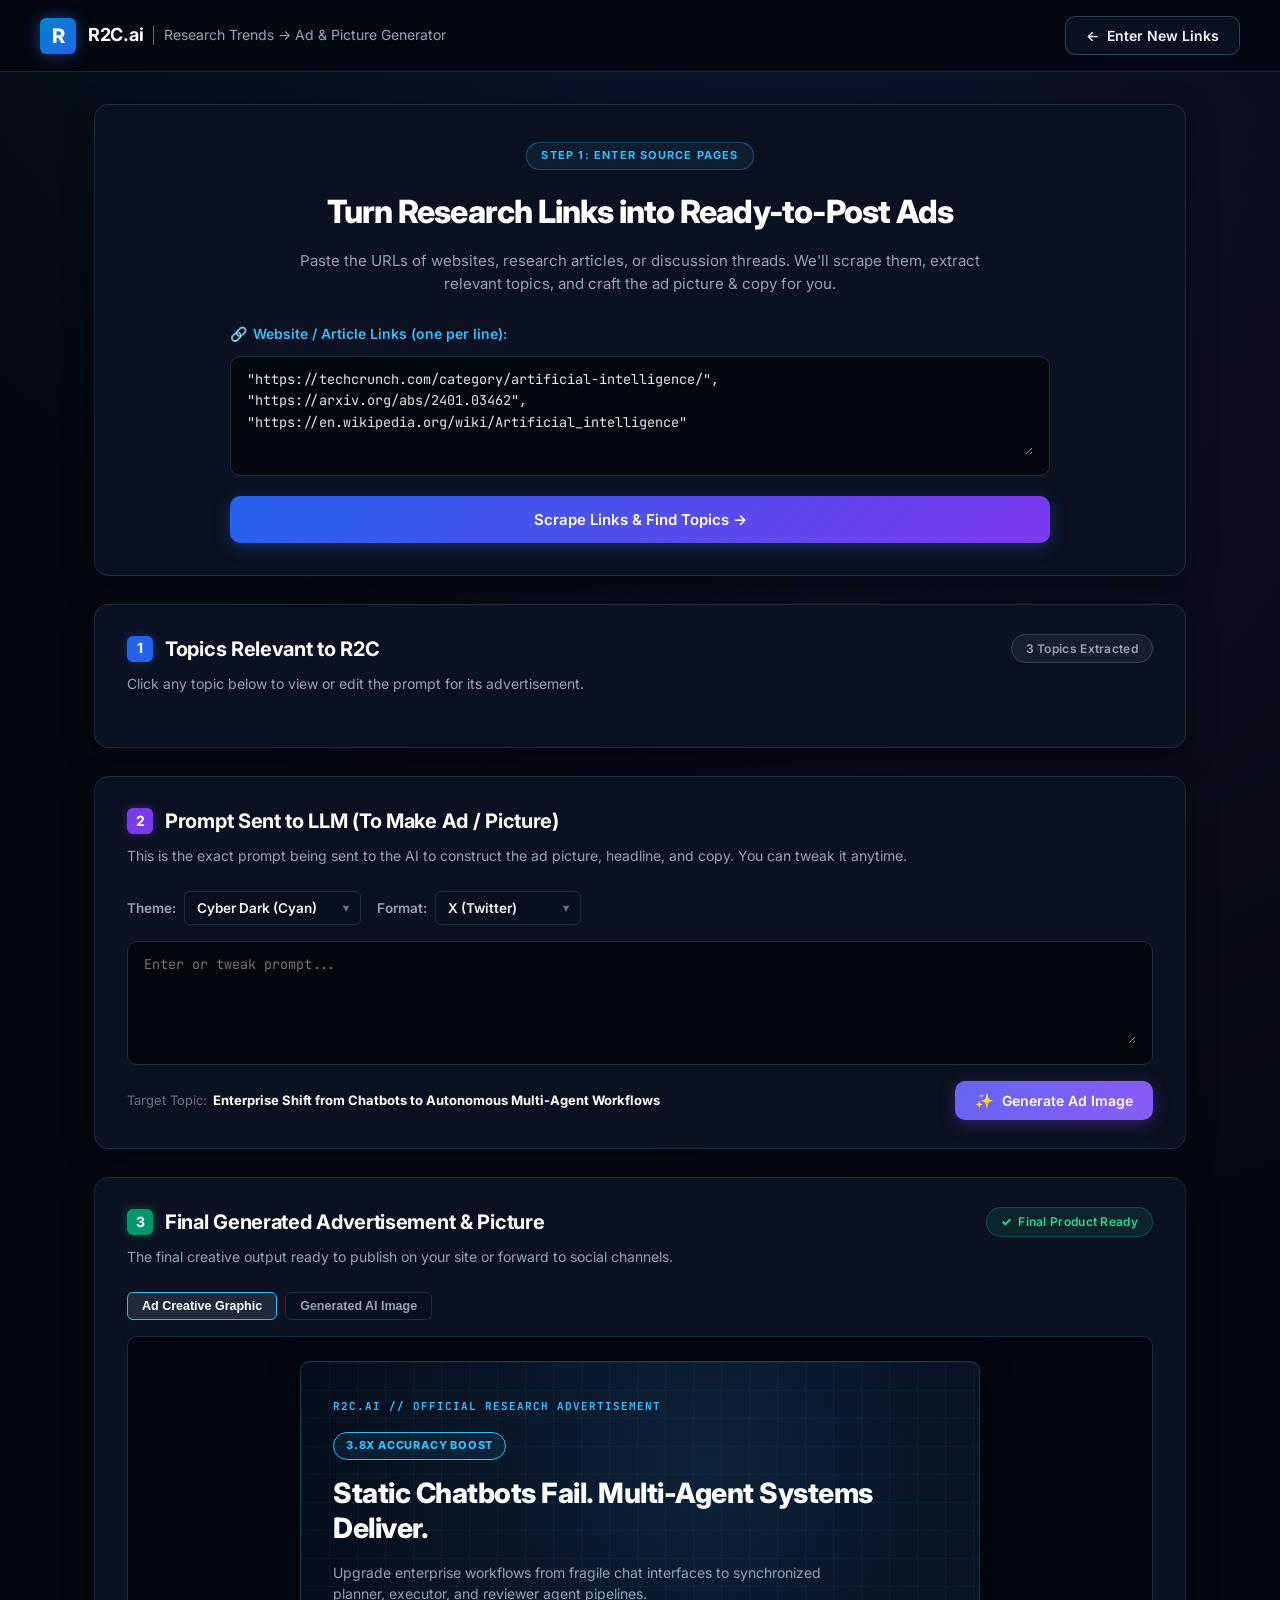
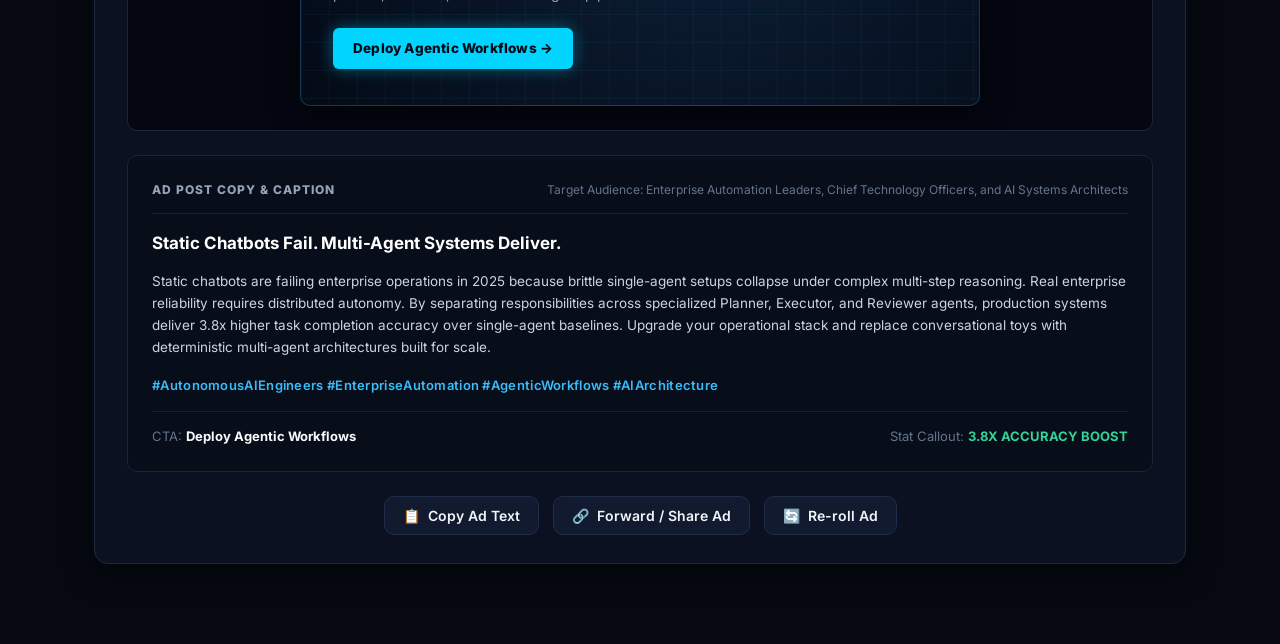
==== templates/index.html @ 98abe9e9 "Trend to Ad: autonomous AI ad studio built for R2C.Ai" ====
<!DOCTYPE html>
<html lang="en">
<head>
    <meta charset="UTF-8">
    <meta name="viewport" content="width=device-width, initial-scale=1.0">
    <title>R2C.ai — Research Trends → Ad & Picture Generator</title>
    <meta name="description" content="Turn research links and academic trends into high-converting ready-to-post ads, social copy, and visual graphics.">
    <link rel="preconnect" href="https://fonts.googleapis.com">
    <link rel="preconnect" href="https://fonts.gstatic.com" crossorigin>
    <link href="https://fonts.googleapis.com/css2?family=Inter:wght@400;500;600;700;800&family=JetBrains+Mono:wght@400;500;600;700&display=swap" rel="stylesheet">
    <link rel="stylesheet" href="/static/css/style.css">
</head>
<body class="theme-cyber-dark">

    <!-- Top Navigation Bar -->
    <header class="navbar" id="top-navbar">
        <div class="nav-brand">
            <div class="brand-logo-icon" id="brand-logo">R</div>
            <div class="brand-text">
                <span class="brand-title">R2C.ai</span>
                <span class="brand-divider">|</span>
                <span class="brand-tagline">Research Trends → Ad & Picture Generator</span>
            </div>
        </div>
        <div class="nav-actions">
            <button class="btn btn-outline" id="btn-enter-new-links" onclick="scrollToUrlInput()">
                <span class="btn-icon">←</span> Enter New Links
            </button>
        </div>
    </header>

    <main class="main-container">

        <!-- STEP 0: URL Input Section -->
        <section class="section-card hero-section" id="section-url-input">
            <div class="step-pill-tag">STEP 1: ENTER SOURCE PAGES</div>
            <h1 class="hero-title">Turn Research Links into Ready-to-Post Ads</h1>
            <p class="hero-subtitle">
                Paste the URLs of websites, research articles, or discussion threads. We'll scrape them, extract relevant topics, and craft the ad picture & copy for you.
            </p>

            <div class="input-card-inner">
                <label class="input-label" for="url-input-textarea">
                    <span class="label-icon">🔗</span> Website / Article Links (one per line):
                </label>
                <div class="code-editor-box">
                    <textarea id="url-input-textarea" rows="4" spellcheck="false" placeholder='"https://techcrunch.com/category/artificial-intelligence/",&#10;"https://arxiv.org/abs/2401.03462",&#10;"https://en.wikipedia.org/wiki/Artificial_intelligence"'>"https://techcrunch.com/category/artificial-intelligence/",&#10;"https://arxiv.org/abs/2401.03462",&#10;"https://en.wikipedia.org/wiki/Artificial_intelligence"</textarea>
                </div>
                <button class="btn btn-primary btn-scrape-full" id="btn-scrape-submit" onclick="submitUrls()">
                    <span class="btn-text">Scrape Links & Find Topics →</span>
                    <span class="btn-spinner hidden" id="scrape-spinner"></span>
                </button>
            </div>
        </section>

        <!-- Loading / Progress State -->
        <div class="loading-banner hidden" id="pipeline-loading-state">
            <div class="loading-spinner-large"></div>
            <div class="loading-text-group">
                <h3 id="loading-title">Scraping Sources & Extracting Topics...</h3>
                <p id="loading-desc">Executing Gate 1 quality validation and Gate 2 topic clustering</p>
            </div>
        </div>

        <!-- STEP 1: Topics Relevant to R2C -->
        <section class="section-card" id="section-topics">
            <div class="section-header-row">
                <div class="section-title-group">
                    <div class="step-number-badge step-blue">1</div>
                    <h2 class="section-title">Topics Relevant to R2C</h2>
                </div>
                <div class="pill-badge pill-slate" id="topics-count-badge">3 Topics Extracted</div>
            </div>
            <p class="section-subtitle">Click any topic below to view or edit the prompt for its advertisement.</p>

            <!-- 3 Column Cards Grid -->
            <div class="topics-grid" id="topics-grid-container">
                <!-- Injected via JavaScript -->
            </div>
        </section>

        <!-- STEP 2: Prompt Sent to LLM -->
        <section class="section-card" id="section-prompt-editor">
            <div class="section-header-row">
                <div class="section-title-group">
                    <div class="step-number-badge step-purple">2</div>
                    <h2 class="section-title">Prompt Sent to LLM (To Make Ad / Picture)</h2>
                </div>
            </div>
            <p class="section-subtitle">This is the exact prompt being sent to the AI to construct the ad picture, headline, and copy. You can tweak it anytime.</p>

            <!-- Selectors Row -->
            <div class="controls-row">
                <div class="control-group">
                    <label for="theme-selector" class="control-label">Theme:</label>
                    <div class="custom-select-wrapper">
                        <select id="theme-selector" class="custom-select" onchange="onThemeChange()">
                            <option value="Cyber Dark (Cyan)" selected>Cyber Dark (Cyan)</option>
                            <option value="Neon Matrix (Green)">Neon Matrix (Green)</option>
                            <option value="Royal Purple">Royal Purple</option>
                            <option value="Slate Blue">Slate Blue</option>
                            <option value="Minimalist Dark">Minimalist Dark</option>
                        </select>
                    </div>
                </div>

                <div class="control-group">
                    <label for="format-selector" class="control-label">Format:</label>
                    <div class="custom-select-wrapper">
                        <select id="format-selector" class="custom-select" onchange="onFormatChange()">
                            <option value="X (Twitter)" selected>X (Twitter)</option>
                            <option value="LinkedIn">LinkedIn Post</option>
                            <option value="Instagram">Instagram Feed</option>
                            <option value="Facebook">Facebook Feed</option>
                        </select>
                    </div>
                </div>
            </div>

            <!-- Monospace Editor Textarea -->
            <div class="code-editor-box prompt-editor-box">
                <textarea id="prompt-textarea" rows="4" spellcheck="false" placeholder="Enter or tweak prompt..."></textarea>
            </div>

            <!-- Target Topic & Generate Button Row -->
            <div class="prompt-footer-row">
                <div class="target-topic-info">
                    <span class="target-label">Target Topic:</span>
                    <span class="target-name" id="target-topic-display">Enterprise Shift from Chatbots to Autonomous Multi-Agent Workflows</span>
                </div>
                <button class="btn btn-purple" id="btn-generate-ad" onclick="generateAdFromPrompt()">
                    <span class="btn-sparkle">✨</span>
                    <span class="btn-text">Generate Ad Image</span>
                    <span class="btn-spinner hidden" id="generate-spinner"></span>
                </button>
            </div>
        </section>

        <!-- STEP 3: Final Generated Advertisement & Picture -->
        <section class="section-card" id="section-ad-output">
            <div class="section-header-row">
                <div class="section-title-group">
                    <div class="step-number-badge step-teal">3</div>
                    <h2 class="section-title">Final Generated Advertisement & Picture</h2>
                </div>
                <div class="pill-badge pill-green" id="ready-status-badge">
                    <span class="badge-check">✓</span> Final Product Ready
                </div>
            </div>
            <p class="section-subtitle">The final creative output ready to publish on your site or forward to social channels.</p>

            <!-- View Mode Switcher -->
            <div class="view-mode-tabs" id="ad-view-tabs">
                <button class="tab-btn active" id="tab-canvas-view" onclick="switchAdView('canvas')">Ad Creative Graphic</button>
                <button class="tab-btn" id="tab-image-view" onclick="switchAdView('image')">Generated AI Image</button>
            </div>

            <!-- Ad Visual Display Canvas -->
            <div class="ad-visual-container" id="ad-visual-container">
                <!-- Canvas Mode (Default) -->
                <div class="ad-graphic-canvas" id="ad-graphic-canvas">
                    <div class="ad-canvas-grid-overlay"></div>
                    <div class="ad-canvas-content">
                        <div class="ad-canvas-tag" id="ad-canvas-tag">R2C.AI // OFFICIAL RESEARCH ADVERTISEMENT</div>
                        <div class="ad-canvas-stat-pill" id="ad-canvas-stat">3.8X ACCURACY BOOST</div>
                        <h2 class="ad-canvas-headline" id="ad-canvas-headline">Static Chatbots Fail. Multi-Agent Systems Deliver.</h2>
                        <p class="ad-canvas-subheadline" id="ad-canvas-subheadline">
                            Upgrade enterprise workflows from fragile chat interfaces to synchronized planner, executor, and reviewer agent pipelines.
                        </p>
                        <div class="ad-canvas-cta-btn" id="ad-canvas-cta">Deploy Agentic Workflows →</div>
                    </div>
                </div>

                <!-- AI Image Render Mode -->
                <div class="ad-image-container hidden" id="ad-image-container">
                    <p id="ad-image-placeholder" class="ad-image-placeholder">Generate an image to preview the artwork here.</p>
                    <img id="ad-generated-img" alt="Generated Ad Image" class="ad-rendered-image" hidden>
                </div>
            </div>

            <!-- Ad Post Copy & Caption Card -->
            <div class="copy-card" id="copy-card">
                <div class="copy-card-header">
                    <span class="copy-header-label">AD POST COPY & CAPTION</span>
                    <span class="copy-target-audience" id="copy-target-audience">Target Audience: Enterprise Automation Leaders, Chief Technology Officers, and AI Systems Architects</span>
                </div>
                
                <h3 class="copy-headline" id="copy-headline">Static Chatbots Fail. Multi-Agent Systems Deliver.</h3>
                
                <div class="copy-body" id="copy-body">
                    Static chatbots are failing enterprise operations in 2025 because brittle single-agent setups collapse under complex multi-step reasoning. Real enterprise reliability requires distributed autonomy. By separating responsibilities across specialized Planner, Executor, and Reviewer agents, production systems deliver 3.8x higher task completion accuracy over single-agent baselines. Upgrade your operational stack and replace conversational toys with deterministic multi-agent architectures built for scale.
                </div>

                <div class="copy-hashtags" id="copy-hashtags">
                    #AutonomousAIEngineers #EnterpriseAutomation #AgenticWorkflows #AIArchitecture
                </div>

                <div class="copy-footer-row">
                    <div class="copy-footer-cta">
                        <span class="label-dim">CTA:</span> <strong id="copy-cta-text">Deploy Agentic Workflows</strong>
                    </div>
                    <div class="copy-footer-stat">
                        <span class="label-dim">Stat Callout:</span> <span class="stat-highlight" id="copy-stat-text">3.8X ACCURACY BOOST</span>
                    </div>
                </div>
            </div>

            <!-- Action Buttons Footer -->
            <div class="actions-row">
                <button class="btn btn-action" id="btn-copy-ad" onclick="copyAdText()">
                    <span class="btn-icon">📋</span> Copy Ad Text
                </button>
                <button class="btn btn-action" id="btn-share-ad" onclick="shareAd()">
                    <span class="btn-icon">🔗</span> Forward / Share Ad
                </button>
                <button class="btn btn-action" id="btn-reroll-ad" onclick="rerollAd()">
                    <span class="btn-icon">🔄</span> Re-roll Ad
                </button>
            </div>
        </section>

    </main>

    <!-- Toast Notification -->
    <div class="toast-notification hidden" id="toast">
        <span class="toast-icon">✓</span>
        <span class="toast-message" id="toast-message">Ad text copied to clipboard!</span>
    </div>

    <script src="/static/js/app.js"></script>
</body>
</html>
---- static/css/style.css ----
/* ==========================================================================
   R2C.ai — Cyber Dark Design System & Stylesheet
   ========================================================================== */

:root {
    --bg-main: #060911;
    --bg-card: #0b1120;
    --bg-card-hover: #0f172a;
    --bg-input: #040711;
    --bg-code: #03060d;
    
    --border-subtle: #162033;
    --border-card: #1e293b;
    --border-active: #38bdf8;
    --border-glow: rgba(56, 189, 248, 0.35);

    --text-primary: #f8fafc;
    --text-secondary: #94a3b8;
    --text-muted: #64748b;
    --text-cyan: #38bdf8;
    --text-green: #34d399;

    --badge-green-bg: rgba(16, 185, 129, 0.12);
    --badge-green-border: rgba(16, 185, 129, 0.28);
    --badge-green-text: #34d399;

    --badge-blue-bg: rgba(56, 189, 248, 0.12);
    --badge-blue-border: rgba(56, 189, 248, 0.28);
    --badge-blue-text: #38bdf8;

    --gradient-primary: linear-gradient(135deg, #2563eb, #7c3aed);
    --gradient-purple: linear-gradient(135deg, #6366f1, #8b5cf6);
    --gradient-cyan: linear-gradient(135deg, #0284c7, #06b6d4);
    --gradient-glow: radial-gradient(circle at 50% 0%, rgba(56, 189, 248, 0.15), transparent 70%);

    --font-sans: 'Inter', -apple-system, BlinkMacSystemFont, 'Segoe UI', Roboto, sans-serif;
    --font-mono: 'JetBrains Mono', 'Consolas', 'Courier New', monospace;

    --radius-sm: 6px;
    --radius-md: 10px;
    --radius-lg: 14px;
    --radius-full: 9999px;
}

/* Reset & Base */
*, *::before, *::after {
    box-sizing: border-box;
    margin: 0;
    padding: 0;
}

body {
    background-color: var(--bg-main);
    color: var(--text-primary);
    font-family: var(--font-sans);
    line-height: 1.6;
    -webkit-font-smoothing: antialiased;
    background-image: 
        radial-gradient(ellipse 80% 50% at 50% -20%, rgba(37, 99, 235, 0.15), transparent),
        radial-gradient(circle at 80% 20%, rgba(124, 58, 237, 0.08), transparent 40%);
    min-height: 100vh;
    padding-bottom: 80px;
}

/* Scrollbar */
::-webkit-scrollbar {
    width: 8px;
    height: 8px;
}
::-webkit-scrollbar-track {
    background: var(--bg-main);
}
::-webkit-scrollbar-thumb {
    background: #1e293b;
    border-radius: 4px;
}
::-webkit-scrollbar-thumb:hover {
    background: #334155;
}

/* ==========================================================================
   Header & Navigation
   ========================================================================== */
.navbar {
    display: flex;
    justify-content: space-between;
    align-items: center;
    padding: 16px 40px;
    background: rgba(6, 9, 17, 0.85);
    backdrop-filter: blur(12px);
    border-bottom: 1px solid var(--border-subtle);
    position: sticky;
    top: 0;
    z-index: 100;
}

.nav-brand {
    display: flex;
    align-items: center;
    gap: 12px;
}

.brand-logo-icon {
    width: 36px;
    height: 36px;
    background: linear-gradient(135deg, #0284c7, #2563eb);
    color: #ffffff;
    font-weight: 800;
    font-size: 20px;
    display: flex;
    align-items: center;
    justify-content: center;
    border-radius: var(--radius-sm);
    box-shadow: 0 0 14px rgba(37, 99, 235, 0.5);
    letter-spacing: -0.5px;
}

.brand-text {
    display: flex;
    align-items: center;
    gap: 8px;
}

.brand-title {
    font-size: 18px;
    font-weight: 700;
    color: #ffffff;
    letter-spacing: -0.3px;
}

.brand-divider {
    color: var(--text-muted);
    font-weight: 300;
}

.brand-tagline {
    font-size: 14px;
    color: var(--text-secondary);
    font-weight: 400;
}

/* ==========================================================================
   Main Layout Container
   ========================================================================== */
.main-container {
    max-width: 1140px;
    margin: 32px auto 0;
    padding: 0 24px;
    display: flex;
    flex-direction: column;
    gap: 28px;
}

/* Section Card Container */
.section-card {
    background: var(--bg-card);
    border: 1px solid var(--border-card);
    border-radius: var(--radius-lg);
    padding: 28px 32px;
    box-shadow: 0 8px 30px rgba(0, 0, 0, 0.4);
    position: relative;
    overflow: hidden;
    transition: border-color 0.2s ease, box-shadow 0.2s ease;
}

.section-header-row {
    display: flex;
    justify-content: space-between;
    align-items: center;
    margin-bottom: 8px;
}

.section-title-group {
    display: flex;
    align-items: center;
    gap: 12px;
}

.section-title {
    font-size: 20px;
    font-weight: 700;
    color: #ffffff;
    letter-spacing: -0.3px;
}

.section-subtitle {
    font-size: 14px;
    color: var(--text-secondary);
    margin-bottom: 24px;
}

/* Number Badges */
.step-number-badge {
    width: 26px;
    height: 26px;
    border-radius: var(--radius-sm);
    display: flex;
    align-items: center;
    justify-content: center;
    font-size: 14px;
    font-weight: 700;
    color: #ffffff;
}

.step-blue {
    background: #2563eb;
    box-shadow: 0 0 10px rgba(37, 99, 235, 0.4);
}

.step-purple {
    background: #7c3aed;
    box-shadow: 0 0 10px rgba(124, 58, 237, 0.4);
}

.step-teal {
    background: #059669;
    box-shadow: 0 0 10px rgba(16, 185, 129, 0.4);
}

/* Pill Badges */
.pill-badge {
    padding: 4px 14px;
    border-radius: var(--radius-full);
    font-size: 12px;
    font-weight: 600;
    letter-spacing: 0.3px;
    display: inline-flex;
    align-items: center;
    gap: 6px;
}

.pill-slate {
    background: rgba(30, 41, 59, 0.6);
    border: 1px solid #334155;
    color: var(--text-secondary);
}

.pill-green {
    background: var(--badge-green-bg);
    border: 1px solid var(--badge-green-border);
    color: var(--badge-green-text);
}

.badge-check {
    font-weight: 800;
}

/* ==========================================================================
   Hero / URL Input Section
   ========================================================================== */
.hero-section {
    text-align: center;
    padding: 36px 32px 32px;
}

.step-pill-tag {
    display: inline-block;
    padding: 4px 14px;
    border-radius: var(--radius-full);
    background: rgba(56, 189, 248, 0.08);
    border: 1px solid rgba(56, 189, 248, 0.3);
    color: var(--text-cyan);
    font-size: 11px;
    font-weight: 700;
    letter-spacing: 1.2px;
    margin-bottom: 16px;
    text-transform: uppercase;
}

.hero-title {
    font-size: 32px;
    font-weight: 800;
    letter-spacing: -0.8px;
    color: #ffffff;
    margin-bottom: 12px;
}

.hero-subtitle {
    font-size: 15px;
    color: var(--text-secondary);
    max-width: 680px;
    margin: 0 auto 28px;
    line-height: 1.55;
}

.input-card-inner {
    text-align: left;
    max-width: 820px;
    margin: 0 auto;
}

.input-label {
    display: block;
    font-size: 14px;
    font-weight: 600;
    color: var(--text-cyan);
    margin-bottom: 10px;
    display: flex;
    align-items: center;
    gap: 6px;
}

.code-editor-box {
    background: var(--bg-code);
    border: 1px solid #1e293b;
    border-radius: var(--radius-md);
    padding: 12px 16px;
    margin-bottom: 20px;
    transition: border-color 0.2s, box-shadow 0.2s;
}

.code-editor-box:focus-within {
    border-color: var(--border-active);
    box-shadow: 0 0 16px var(--border-glow);
}

.code-editor-box textarea {
    width: 100%;
    background: transparent;
    border: none;
    outline: none;
    color: #e2e8f0;
    font-family: var(--font-mono);
    font-size: 13.5px;
    line-height: 1.6;
    resize: vertical;
}

/* ==========================================================================
   Buttons
   ========================================================================== */
.btn {
    display: inline-flex;
    align-items: center;
    justify-content: center;
    gap: 8px;
    padding: 10px 20px;
    border-radius: var(--radius-md);
    font-family: var(--font-sans);
    font-size: 14px;
    font-weight: 600;
    cursor: pointer;
    border: none;
    transition: all 0.2s ease;
    text-decoration: none;
}

.btn-outline {
    background: rgba(15, 23, 42, 0.6);
    border: 1px solid #334155;
    color: #f1f5f9;
}

.btn-outline:hover {
    background: #1e293b;
    border-color: #475569;
}

.btn-primary {
    background: var(--gradient-primary);
    color: #ffffff;
    box-shadow: 0 4px 16px rgba(37, 99, 235, 0.35);
}

.btn-primary:hover {
    filter: brightness(1.12);
    box-shadow: 0 6px 22px rgba(37, 99, 235, 0.5);
    transform: translateY(-1px);
}

.btn-purple {
    background: var(--gradient-purple);
    color: #ffffff;
    box-shadow: 0 4px 16px rgba(124, 58, 237, 0.35);
}

.btn-purple:hover {
    filter: brightness(1.12);
    box-shadow: 0 6px 22px rgba(124, 58, 237, 0.5);
    transform: translateY(-1px);
}

.btn-scrape-full {
    width: 100%;
    padding: 14px 24px;
    font-size: 15px;
}

.btn-action {
    background: #111a2e;
    border: 1px solid #1e2d4a;
    color: #f1f5f9;
    padding: 10px 18px;
}

.btn-action:hover {
    background: #192742;
    border-color: #2e436c;
    transform: translateY(-1px);
}

.btn-sparkle {
    font-size: 15px;
}

/* ==========================================================================
   Loading State Banner
   ========================================================================== */
.loading-banner {
    display: flex;
    align-items: center;
    gap: 20px;
    padding: 24px 32px;
    background: rgba(14, 23, 38, 0.9);
    border: 1px solid #2563eb;
    border-radius: var(--radius-lg);
    box-shadow: 0 0 24px rgba(37, 99, 235, 0.25);
    animation: pulse-border 2s infinite ease-in-out;
}

.loading-spinner-large {
    width: 38px;
    height: 38px;
    border: 3px solid rgba(56, 189, 248, 0.2);
    border-top-color: #38bdf8;
    border-radius: 50%;
    animation: spin 0.9s linear infinite;
}

.loading-text-group h3 {
    font-size: 16px;
    font-weight: 700;
    color: #ffffff;
    margin-bottom: 4px;
}

.loading-text-group p {
    font-size: 13px;
    color: var(--text-secondary);
}

@keyframes spin {
    to { transform: rotate(360deg); }
}

@keyframes pulse-border {
    0%, 100% { border-color: rgba(37, 99, 235, 0.5); }
    50% { border-color: rgba(56, 189, 248, 0.9); }
}

/* ==========================================================================
   STEP 1: Topics Cards Grid
   ========================================================================== */
.topics-grid {
    display: grid;
    grid-template-columns: repeat(3, 1fr);
    gap: 18px;
}

@media (max-width: 960px) {
    .topics-grid {
        grid-template-columns: 1fr;
    }
}

.topic-card {
    background: #090f1d;
    border: 1px solid #1a2538;
    border-radius: var(--radius-md);
    padding: 20px;
    cursor: pointer;
    display: flex;
    flex-direction: column;
    gap: 14px;
    transition: all 0.2s ease;
    position: relative;
}

.topic-card:hover {
    border-color: #2d3e5b;
    background: #0c1426;
    transform: translateY(-2px);
}

.topic-card.selected {
    border: 2px solid var(--border-active);
    box-shadow: 0 0 20px var(--border-glow);
    background: #0d1629;
}

.topic-card-top-row {
    display: flex;
    justify-content: space-between;
    align-items: flex-start;
    gap: 8px;
}

.category-tag {
    font-size: 11px;
    font-weight: 700;
    color: #64748b;
    letter-spacing: 0.8px;
    text-transform: uppercase;
    background: rgba(30, 41, 59, 0.5);
    padding: 4px 8px;
    border-radius: var(--radius-sm);
    border: 1px solid #1e293b;
    white-space: nowrap;
}

.stat-callout-pill {
    background: var(--badge-green-bg);
    border: 1px solid var(--badge-green-border);
    color: var(--badge-green-text);
    font-size: 11px;
    font-weight: 600;
    padding: 4px 8px;
    border-radius: var(--radius-sm);
    line-height: 1.35;
    text-align: right;
    max-width: 65%;
}

.topic-card-title {
    font-size: 16px;
    font-weight: 700;
    color: #ffffff;
    line-height: 1.35;
    letter-spacing: -0.2px;
}

.topic-card-summary {
    font-size: 13px;
    color: var(--text-secondary);
    line-height: 1.5;
    flex-grow: 1;
}

.why-matters-box {
    margin-top: 4px;
    padding-top: 10px;
    border-top: 1px dashed rgba(56, 189, 248, 0.2);
    font-size: 12.5px;
    line-height: 1.5;
}

.why-matters-label {
    color: var(--text-cyan);
    font-weight: 700;
    display: inline;
}

.why-matters-text {
    color: #7dd3fc;
    display: inline;
}

/* ==========================================================================
   STEP 2: Controls & Prompt Editor
   ========================================================================== */
.controls-row {
    display: flex;
    gap: 16px;
    margin-bottom: 16px;
}

.control-group {
    display: flex;
    align-items: center;
    gap: 8px;
}

.control-label {
    font-size: 13.5px;
    font-weight: 600;
    color: var(--text-secondary);
}

.custom-select-wrapper {
    position: relative;
}

.custom-select {
    appearance: none;
    background: #090f1d;
    border: 1px solid #1e293b;
    color: #f1f5f9;
    font-family: var(--font-sans);
    font-size: 13.5px;
    font-weight: 600;
    padding: 8px 32px 8px 12px;
    border-radius: var(--radius-sm);
    cursor: pointer;
    outline: none;
    transition: border-color 0.2s;
}

.custom-select:focus, .custom-select:hover {
    border-color: #38bdf8;
}

.custom-select-wrapper::after {
    content: '▾';
    position: absolute;
    right: 12px;
    top: 50%;
    transform: translateY(-50%);
    color: var(--text-muted);
    pointer-events: none;
    font-size: 12px;
}

.prompt-editor-box {
    margin-bottom: 16px;
}

.prompt-editor-box textarea {
    min-height: 90px;
}

.prompt-footer-row {
    display: flex;
    justify-content: space-between;
    align-items: center;
    gap: 16px;
}

@media (max-width: 768px) {
    .prompt-footer-row {
        flex-direction: column;
        align-items: flex-start;
    }
}

.target-topic-info {
    font-size: 13px;
    display: flex;
    align-items: center;
    gap: 6px;
}

.target-label {
    color: var(--text-muted);
}

.target-name {
    color: #ffffff;
    font-weight: 700;
}

/* ==========================================================================
   STEP 3: Final Generated Advertisement Visual Canvas
   ========================================================================== */
.view-mode-tabs {
    display: flex;
    gap: 8px;
    margin-bottom: 16px;
}

.tab-btn {
    background: #090f1d;
    border: 1px solid #1e293b;
    color: var(--text-secondary);
    padding: 6px 14px;
    border-radius: var(--radius-sm);
    font-size: 12.5px;
    font-weight: 600;
    cursor: pointer;
    transition: all 0.2s ease;
}

.tab-btn.active {
    background: #1e293b;
    border-color: #38bdf8;
    color: #ffffff;
}

.ad-visual-container {
    background: #040711;
    border: 1px solid #1b263b;
    border-radius: var(--radius-md);
    padding: 24px;
    margin-bottom: 24px;
    display: flex;
    justify-content: center;
    align-items: center;
    overflow: hidden;
}

.ad-graphic-canvas {
    width: 100%;
    max-width: 680px;
    background: radial-gradient(circle at 60% 30%, #0d2138 0%, #040a16 100%);
    border: 1px solid rgba(56, 189, 248, 0.25);
    border-radius: var(--radius-md);
    padding: 36px 32px;
    position: relative;
    box-shadow: 0 10px 30px rgba(0, 0, 0, 0.6);
    overflow: hidden;
}

.ad-canvas-grid-overlay {
    position: absolute;
    top: 0;
    left: 0;
    right: 0;
    bottom: 0;
    background-image: 
        linear-gradient(to right, rgba(56, 189, 248, 0.05) 1px, transparent 1px),
        linear-gradient(to bottom, rgba(56, 189, 248, 0.05) 1px, transparent 1px);
    background-size: 28px 28px;
    pointer-events: none;
}

.ad-canvas-content {
    position: relative;
    z-index: 2;
    display: flex;
    flex-direction: column;
    gap: 16px;
}

.ad-canvas-tag {
    font-family: var(--font-mono);
    font-size: 11px;
    font-weight: 700;
    color: var(--text-cyan);
    letter-spacing: 1px;
}

.ad-canvas-stat-pill {
    display: inline-block;
    align-self: flex-start;
    padding: 4px 12px;
    border-radius: var(--radius-full);
    border: 1px solid var(--text-cyan);
    color: var(--text-cyan);
    font-size: 11px;
    font-weight: 800;
    letter-spacing: 0.8px;
    background: rgba(56, 189, 248, 0.08);
}

.ad-canvas-headline {
    font-size: 28px;
    font-weight: 800;
    color: #ffffff;
    line-height: 1.25;
    letter-spacing: -0.5px;
}

.ad-canvas-subheadline {
    font-size: 14px;
    color: #94a3b8;
    line-height: 1.5;
    max-width: 520px;
}

.ad-canvas-cta-btn {
    display: inline-block;
    align-self: flex-start;
    padding: 10px 20px;
    background: #00d4ff;
    color: #040a16;
    font-weight: 800;
    font-size: 13.5px;
    border-radius: var(--radius-sm);
    box-shadow: 0 0 16px rgba(0, 212, 255, 0.4);
    letter-spacing: 0.2px;
    margin-top: 8px;
}

.ad-image-container {
    width: 100%;
    max-width: 600px;
    display: flex;
    justify-content: center;
}

.ad-rendered-image {
    width: 100%;
    border-radius: var(--radius-md);
    box-shadow: 0 8px 24px rgba(0, 0, 0, 0.6);
}

.ad-image-placeholder {
    color: var(--text-muted);
    padding: 96px 24px;
    text-align: center;
}

/* ==========================================================================
   STEP 3.5: Ad Post Copy & Caption Card
   ========================================================================== */
.copy-card {
    background: #080d1a;
    border: 1px solid #1a2538;
    border-radius: var(--radius-md);
    padding: 24px;
    margin-bottom: 24px;
}

.copy-card-header {
    display: flex;
    justify-content: space-between;
    align-items: center;
    padding-bottom: 14px;
    border-bottom: 1px solid #162033;
    margin-bottom: 16px;
    gap: 12px;
}

.copy-header-label {
    font-size: 12px;
    font-weight: 800;
    letter-spacing: 1px;
    color: var(--text-secondary);
}

.copy-target-audience {
    font-size: 12px;
    color: var(--text-muted);
}

.copy-headline {
    font-size: 17px;
    font-weight: 700;
    color: #ffffff;
    margin-bottom: 12px;
}

.copy-body {
    font-size: 13.5px;
    color: #cbd5e1;
    line-height: 1.65;
    margin-bottom: 16px;
}

.copy-hashtags {
    font-size: 13px;
    color: var(--text-cyan);
    font-weight: 600;
    margin-bottom: 16px;
    letter-spacing: 0.3px;
}

.copy-footer-row {
    display: flex;
    justify-content: space-between;
    align-items: center;
    padding-top: 14px;
    border-top: 1px solid #162033;
    font-size: 13px;
}

.label-dim {
    color: var(--text-muted);
}

.stat-highlight {
    color: var(--text-green);
    font-weight: 700;
}

/* ==========================================================================
   Action Buttons Footer
   ========================================================================== */
.actions-row {
    display: flex;
    justify-content: center;
    gap: 14px;
    margin-top: 10px;
}

/* ==========================================================================
   Toast Notification
   ========================================================================== */
.toast-notification {
    position: fixed;
    bottom: 28px;
    right: 28px;
    background: #0f172a;
    border: 1px solid var(--border-active);
    color: #ffffff;
    padding: 12px 20px;
    border-radius: var(--radius-md);
    box-shadow: 0 8px 24px rgba(0, 0, 0, 0.6), 0 0 16px var(--border-glow);
    display: flex;
    align-items: center;
    gap: 10px;
    font-size: 13.5px;
    font-weight: 600;
    z-index: 1000;
    animation: slide-up 0.3s ease-out;
}

.toast-icon {
    color: var(--text-green);
    font-weight: 800;
}

@keyframes slide-up {
    from {
        transform: translateY(20px);
        opacity: 0;
    }
    to {
        transform: translateY(0);
        opacity: 1;
    }
}

.hidden {
    display: none !important;
}
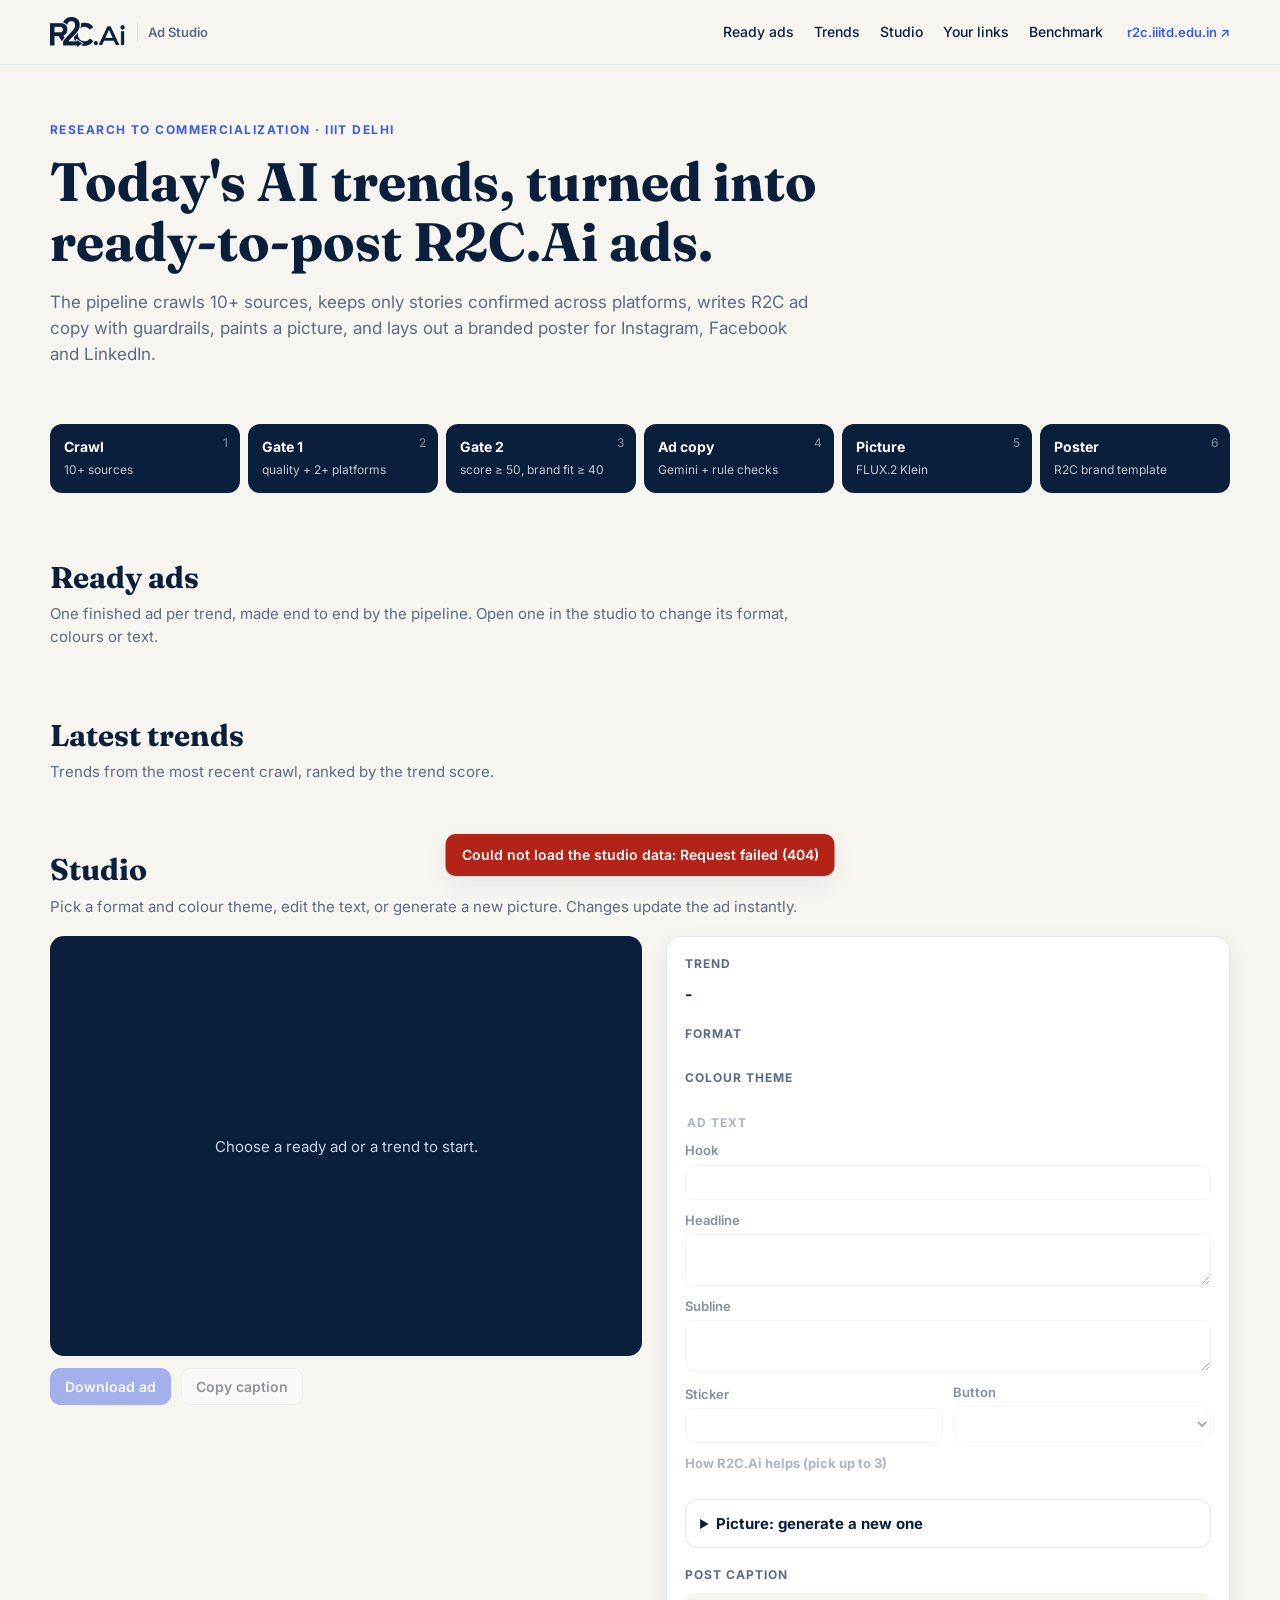
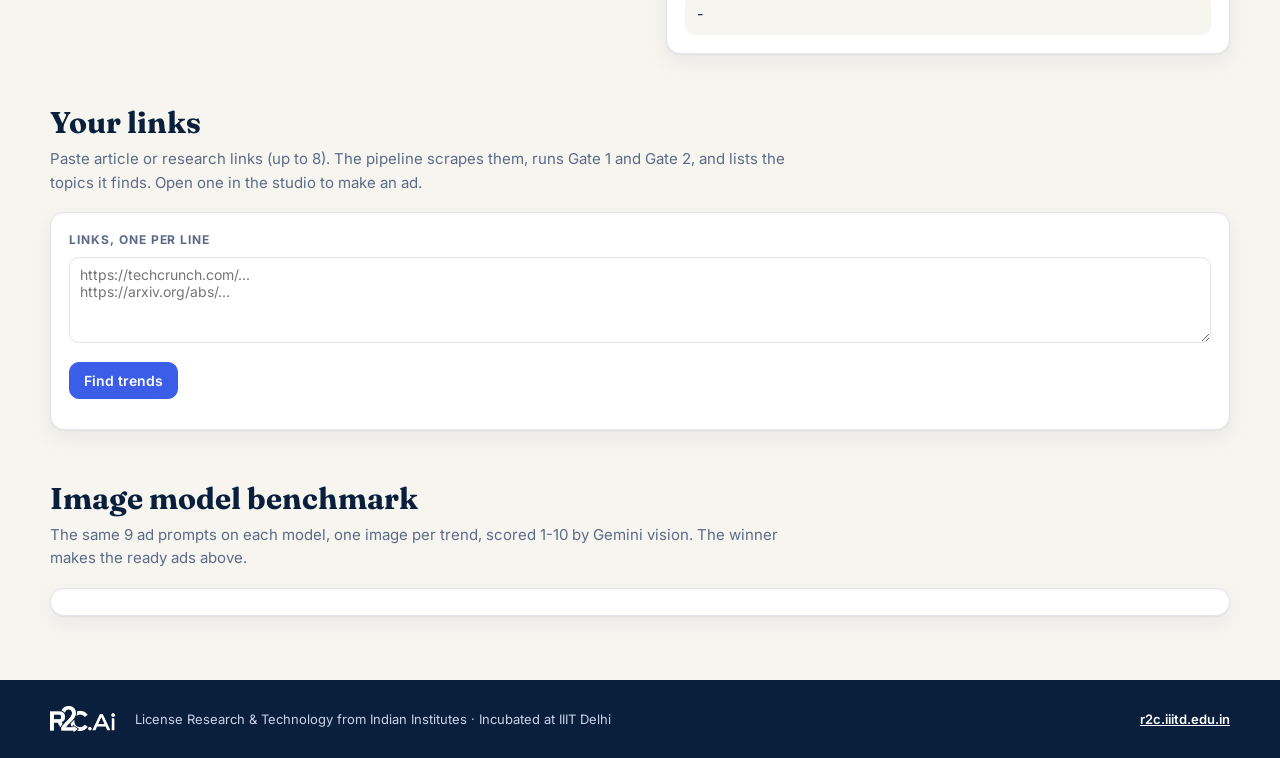
==== commit ceb40758: "R2C.Ai Ad Studio web app, 1 Nov trends and Vercel setup" ====
--- a/templates/index.html
+++ b/templates/index.html
@@ -3,230 +3,186 @@
 <head>
     <meta charset="UTF-8">
     <meta name="viewport" content="width=device-width, initial-scale=1.0">
-    <title>R2C.ai — Research Trends → Ad & Picture Generator</title>
-    <meta name="description" content="Turn research links and academic trends into high-converting ready-to-post ads, social copy, and visual graphics.">
+    <title>R2C.Ai Ad Studio</title>
+    <meta name="description" content="Trending AI research turned into ready-to-post R2C.Ai ads: trends, ad copy, pictures and a model benchmark.">
+    <link rel="icon" type="image/png" href="/static/img/favicon.png">
     <link rel="preconnect" href="https://fonts.googleapis.com">
     <link rel="preconnect" href="https://fonts.gstatic.com" crossorigin>
-    <link href="https://fonts.googleapis.com/css2?family=Inter:wght@400;500;600;700;800&family=JetBrains+Mono:wght@400;500;600;700&display=swap" rel="stylesheet">
+    <link href="https://fonts.googleapis.com/css2?family=Fraunces:opsz,wght@9..144,600;9..144,800&family=Inter:wght@400;500;600;700&display=swap" rel="stylesheet">
     <link rel="stylesheet" href="/static/css/style.css">
 </head>
-<body class="theme-cyber-dark">
+<body>
+<header class="topbar">
+    <div class="wrap topbar-inner">
+        <a class="brand" href="#top" aria-label="R2C.Ai Ad Studio home">
+            <img src="/static/img/r2c_logo_navy.png" alt="R2C.Ai" class="brand-logo">
+            <span class="brand-tag">Ad Studio</span>
+        </a>
+        <nav class="nav" aria-label="Sections">
+            <a href="#ads">Ready ads</a>
+            <a href="#trends">Trends</a>
+            <a href="#studio">Studio</a>
+            <a href="#links">Your links</a>
+            <a href="#benchmark">Benchmark</a>
+        </nav>
+        <a class="site-link" href="https://r2c.iiitd.edu.in" target="_blank" rel="noopener">r2c.iiitd.edu.in ↗</a>
+    </div>
+</header>
 
-    <!-- Top Navigation Bar -->
-    <header class="navbar" id="top-navbar">
-        <div class="nav-brand">
-            <div class="brand-logo-icon" id="brand-logo">R</div>
-            <div class="brand-text">
-                <span class="brand-title">R2C.ai</span>
-                <span class="brand-divider">|</span>
-                <span class="brand-tagline">Research Trends → Ad & Picture Generator</span>
+<main id="top">
+    <section class="hero wrap">
+        <p class="eyebrow">Research to Commercialization · IIIT Delhi</p>
+        <h1>Today's AI trends, turned into ready-to-post R2C.Ai ads.</h1>
+        <p class="lede">The pipeline crawls 10+ sources, keeps only stories confirmed across platforms, writes R2C ad copy with guardrails, paints a picture, and lays out a branded poster for Instagram, Facebook and LinkedIn.</p>
+        <div class="stats" id="hero-stats" aria-live="polite"></div>
+        <ol class="pipeline" aria-label="Pipeline steps">
+            <li><b>Crawl</b><span>10+ sources</span></li>
+            <li><b>Gate 1</b><span>quality + 2+ platforms</span></li>
+            <li><b>Gate 2</b><span>score ≥ 50, brand fit ≥ 40</span></li>
+            <li><b>Ad copy</b><span>Gemini + rule checks</span></li>
+            <li><b>Picture</b><span>FLUX.2 Klein</span></li>
+            <li><b>Poster</b><span>R2C brand template</span></li>
+        </ol>
+    </section>
+
+    <section class="section wrap" id="ads">
+        <div class="section-head">
+            <div>
+                <h2>Ready ads</h2>
+                <p>One finished ad per trend, made end to end by the pipeline. Open one in the studio to change its format, colours or text.</p>
             </div>
         </div>
-        <div class="nav-actions">
-            <button class="btn btn-outline" id="btn-enter-new-links" onclick="scrollToUrlInput()">
-                <span class="btn-icon">←</span> Enter New Links
-            </button>
-        </div>
-    </header>
+        <div class="ad-grid" id="ad-grid"></div>
+    </section>
 
-    <main class="main-container">
-
-        <!-- STEP 0: URL Input Section -->
-        <section class="section-card hero-section" id="section-url-input">
-            <div class="step-pill-tag">STEP 1: ENTER SOURCE PAGES</div>
-            <h1 class="hero-title">Turn Research Links into Ready-to-Post Ads</h1>
-            <p class="hero-subtitle">
-                Paste the URLs of websites, research articles, or discussion threads. We'll scrape them, extract relevant topics, and craft the ad picture & copy for you.
-            </p>
-
-            <div class="input-card-inner">
-                <label class="input-label" for="url-input-textarea">
-                    <span class="label-icon">🔗</span> Website / Article Links (one per line):
-                </label>
-                <div class="code-editor-box">
-                    <textarea id="url-input-textarea" rows="4" spellcheck="false" placeholder='"https://techcrunch.com/category/artificial-intelligence/",&#10;"https://arxiv.org/abs/2401.03462",&#10;"https://en.wikipedia.org/wiki/Artificial_intelligence"'>"https://techcrunch.com/category/artificial-intelligence/",&#10;"https://arxiv.org/abs/2401.03462",&#10;"https://en.wikipedia.org/wiki/Artificial_intelligence"</textarea>
-                </div>
-                <button class="btn btn-primary btn-scrape-full" id="btn-scrape-submit" onclick="submitUrls()">
-                    <span class="btn-text">Scrape Links & Find Topics →</span>
-                    <span class="btn-spinner hidden" id="scrape-spinner"></span>
-                </button>
-            </div>
-        </section>
-
-        <!-- Loading / Progress State -->
-        <div class="loading-banner hidden" id="pipeline-loading-state">
-            <div class="loading-spinner-large"></div>
-            <div class="loading-text-group">
-                <h3 id="loading-title">Scraping Sources & Extracting Topics...</h3>
-                <p id="loading-desc">Executing Gate 1 quality validation and Gate 2 topic clustering</p>
+    <section class="section wrap" id="trends">
+        <div class="section-head">
+            <div>
+                <h2>Latest trends</h2>
+                <p id="trends-sub">Trends from the most recent crawl, ranked by the trend score.</p>
             </div>
         </div>
+        <div class="trend-list" id="trend-list"></div>
+    </section>
 
-        <!-- STEP 1: Topics Relevant to R2C -->
-        <section class="section-card" id="section-topics">
-            <div class="section-header-row">
-                <div class="section-title-group">
-                    <div class="step-number-badge step-blue">1</div>
-                    <h2 class="section-title">Topics Relevant to R2C</h2>
+    <section class="section wrap" id="studio">
+        <div class="section-head">
+            <div>
+                <h2>Studio</h2>
+                <p>Pick a format and colour theme, edit the text, or generate a new picture. Changes update the ad instantly.</p>
+            </div>
+        </div>
+        <div class="studio">
+            <div class="preview-panel">
+                <div class="preview" id="preview">
+                    <img id="preview-img" alt="Ad preview" hidden>
+                    <div class="preview-empty" id="preview-empty">Choose a ready ad or a trend to start.</div>
+                    <div class="preview-busy" id="preview-busy" hidden><span class="spinner"></span><span id="busy-text">Updating…</span></div>
                 </div>
-                <div class="pill-badge pill-slate" id="topics-count-badge">3 Topics Extracted</div>
+                <div class="preview-actions">
+                    <a class="btn btn-primary" id="btn-download" download="r2c_ad.jpg" aria-disabled="true">Download ad</a>
+                    <button class="btn" id="btn-copy-caption" type="button" disabled>Copy caption</button>
+                </div>
+                <p class="preview-meta" id="preview-meta"></p>
             </div>
-            <p class="section-subtitle">Click any topic below to view or edit the prompt for its advertisement.</p>
 
-            <!-- 3 Column Cards Grid -->
-            <div class="topics-grid" id="topics-grid-container">
-                <!-- Injected via JavaScript -->
-            </div>
-        </section>
-
-        <!-- STEP 2: Prompt Sent to LLM -->
-        <section class="section-card" id="section-prompt-editor">
-            <div class="section-header-row">
-                <div class="section-title-group">
-                    <div class="step-number-badge step-purple">2</div>
-                    <h2 class="section-title">Prompt Sent to LLM (To Make Ad / Picture)</h2>
-                </div>
-            </div>
-            <p class="section-subtitle">This is the exact prompt being sent to the AI to construct the ad picture, headline, and copy. You can tweak it anytime.</p>
-
-            <!-- Selectors Row -->
-            <div class="controls-row">
-                <div class="control-group">
-                    <label for="theme-selector" class="control-label">Theme:</label>
-                    <div class="custom-select-wrapper">
-                        <select id="theme-selector" class="custom-select" onchange="onThemeChange()">
-                            <option value="Cyber Dark (Cyan)" selected>Cyber Dark (Cyan)</option>
-                            <option value="Neon Matrix (Green)">Neon Matrix (Green)</option>
-                            <option value="Royal Purple">Royal Purple</option>
-                            <option value="Slate Blue">Slate Blue</option>
-                            <option value="Minimalist Dark">Minimalist Dark</option>
-                        </select>
-                    </div>
+            <form class="controls" id="controls" autocomplete="off" onsubmit="return false">
+                <div class="control-block">
+                    <span class="label">Trend</span>
+                    <p class="studio-trend" id="studio-trend">-</p>
                 </div>
 
-                <div class="control-group">
-                    <label for="format-selector" class="control-label">Format:</label>
-                    <div class="custom-select-wrapper">
-                        <select id="format-selector" class="custom-select" onchange="onFormatChange()">
-                            <option value="X (Twitter)" selected>X (Twitter)</option>
-                            <option value="LinkedIn">LinkedIn Post</option>
-                            <option value="Instagram">Instagram Feed</option>
-                            <option value="Facebook">Facebook Feed</option>
-                        </select>
-                    </div>
-                </div>
-            </div>
-
-            <!-- Monospace Editor Textarea -->
-            <div class="code-editor-box prompt-editor-box">
-                <textarea id="prompt-textarea" rows="4" spellcheck="false" placeholder="Enter or tweak prompt..."></textarea>
-            </div>
-
-            <!-- Target Topic & Generate Button Row -->
-            <div class="prompt-footer-row">
-                <div class="target-topic-info">
-                    <span class="target-label">Target Topic:</span>
-                    <span class="target-name" id="target-topic-display">Enterprise Shift from Chatbots to Autonomous Multi-Agent Workflows</span>
-                </div>
-                <button class="btn btn-purple" id="btn-generate-ad" onclick="generateAdFromPrompt()">
-                    <span class="btn-sparkle">✨</span>
-                    <span class="btn-text">Generate Ad Image</span>
-                    <span class="btn-spinner hidden" id="generate-spinner"></span>
-                </button>
-            </div>
-        </section>
-
-        <!-- STEP 3: Final Generated Advertisement & Picture -->
-        <section class="section-card" id="section-ad-output">
-            <div class="section-header-row">
-                <div class="section-title-group">
-                    <div class="step-number-badge step-teal">3</div>
-                    <h2 class="section-title">Final Generated Advertisement & Picture</h2>
-                </div>
-                <div class="pill-badge pill-green" id="ready-status-badge">
-                    <span class="badge-check">✓</span> Final Product Ready
-                </div>
-            </div>
-            <p class="section-subtitle">The final creative output ready to publish on your site or forward to social channels.</p>
-
-            <!-- View Mode Switcher -->
-            <div class="view-mode-tabs" id="ad-view-tabs">
-                <button class="tab-btn active" id="tab-canvas-view" onclick="switchAdView('canvas')">Ad Creative Graphic</button>
-                <button class="tab-btn" id="tab-image-view" onclick="switchAdView('image')">Generated AI Image</button>
-            </div>
-
-            <!-- Ad Visual Display Canvas -->
-            <div class="ad-visual-container" id="ad-visual-container">
-                <!-- Canvas Mode (Default) -->
-                <div class="ad-graphic-canvas" id="ad-graphic-canvas">
-                    <div class="ad-canvas-grid-overlay"></div>
-                    <div class="ad-canvas-content">
-                        <div class="ad-canvas-tag" id="ad-canvas-tag">R2C.AI // OFFICIAL RESEARCH ADVERTISEMENT</div>
-                        <div class="ad-canvas-stat-pill" id="ad-canvas-stat">3.8X ACCURACY BOOST</div>
-                        <h2 class="ad-canvas-headline" id="ad-canvas-headline">Static Chatbots Fail. Multi-Agent Systems Deliver.</h2>
-                        <p class="ad-canvas-subheadline" id="ad-canvas-subheadline">
-                            Upgrade enterprise workflows from fragile chat interfaces to synchronized planner, executor, and reviewer agent pipelines.
-                        </p>
-                        <div class="ad-canvas-cta-btn" id="ad-canvas-cta">Deploy Agentic Workflows →</div>
-                    </div>
+                <div class="control-block">
+                    <span class="label" id="format-label">Format</span>
+                    <div class="segmented" id="format-buttons" role="radiogroup" aria-labelledby="format-label"></div>
                 </div>
 
-                <!-- AI Image Render Mode -->
-                <div class="ad-image-container hidden" id="ad-image-container">
-                    <p id="ad-image-placeholder" class="ad-image-placeholder">Generate an image to preview the artwork here.</p>
-                    <img id="ad-generated-img" alt="Generated Ad Image" class="ad-rendered-image" hidden>
-                </div>
-            </div>
-
-            <!-- Ad Post Copy & Caption Card -->
-            <div class="copy-card" id="copy-card">
-                <div class="copy-card-header">
-                    <span class="copy-header-label">AD POST COPY & CAPTION</span>
-                    <span class="copy-target-audience" id="copy-target-audience">Target Audience: Enterprise Automation Leaders, Chief Technology Officers, and AI Systems Architects</span>
-                </div>
-                
-                <h3 class="copy-headline" id="copy-headline">Static Chatbots Fail. Multi-Agent Systems Deliver.</h3>
-                
-                <div class="copy-body" id="copy-body">
-                    Static chatbots are failing enterprise operations in 2025 because brittle single-agent setups collapse under complex multi-step reasoning. Real enterprise reliability requires distributed autonomy. By separating responsibilities across specialized Planner, Executor, and Reviewer agents, production systems deliver 3.8x higher task completion accuracy over single-agent baselines. Upgrade your operational stack and replace conversational toys with deterministic multi-agent architectures built for scale.
+                <div class="control-block">
+                    <span class="label" id="theme-label">Colour theme</span>
+                    <div class="swatches" id="theme-swatches" role="radiogroup" aria-labelledby="theme-label"></div>
                 </div>
 
-                <div class="copy-hashtags" id="copy-hashtags">
-                    #AutonomousAIEngineers #EnterpriseAutomation #AgenticWorkflows #AIArchitecture
+                <div class="control-block" id="brief-block" hidden>
+                    <p class="hint">This trend has no ad yet. Gemini writes the R2C ad copy and the picture prompt (about 20 seconds).</p>
+                    <button class="btn btn-primary" id="btn-brief" type="button">Write ad copy with Gemini</button>
                 </div>
 
-                <div class="copy-footer-row">
-                    <div class="copy-footer-cta">
-                        <span class="label-dim">CTA:</span> <strong id="copy-cta-text">Deploy Agentic Workflows</strong>
+                <fieldset class="control-block copy-fields" id="copy-fields" disabled>
+                    <legend class="label">Ad text</legend>
+                    <label>Hook <input id="f-eyebrow" maxlength="40"></label>
+                    <label>Headline <textarea id="f-headline" rows="2" maxlength="90"></textarea></label>
+                    <label>Subline <textarea id="f-subline" rows="2" maxlength="160"></textarea></label>
+                    <div class="row-2">
+                        <label>Sticker <input id="f-sticker" maxlength="14"></label>
+                        <label>Button <select id="f-cta"></select></label>
                     </div>
-                    <div class="copy-footer-stat">
-                        <span class="label-dim">Stat Callout:</span> <span class="stat-highlight" id="copy-stat-text">3.8X ACCURACY BOOST</span>
+                    <div class="points">
+                        <span class="sublabel">How R2C.Ai helps (pick up to 3)</span>
+                        <div id="f-points"></div>
                     </div>
+                </fieldset>
+
+                <details class="control-block picture-block" id="picture-block">
+                    <summary>Picture: generate a new one</summary>
+                    <label>Image prompt <textarea id="f-prompt" rows="6"></textarea></label>
+                    <div class="row-2">
+                        <label>Model
+                            <select id="f-model">
+                                <option value="klein4b">FLUX.2 Klein 4B (fast, free tier)</option>
+                                <option value="klein9b">FLUX.2 Klein 9B (best quality)</option>
+                            </select>
+                        </label>
+                        <button class="btn btn-primary" id="btn-picture" type="button">Generate picture</button>
+                    </div>
+                    <p class="hint">Takes about 10 seconds. The picture has no text; the ad text above is laid out by code, so it is always spelled correctly.</p>
+                </details>
+
+                <div class="control-block caption-block">
+                    <span class="label">Post caption</span>
+                    <p class="caption" id="caption">-</p>
                 </div>
+            </form>
+        </div>
+    </section>
+
+    <section class="section wrap" id="links">
+        <div class="section-head">
+            <div>
+                <h2>Your links</h2>
+                <p>Paste article or research links (up to 8). The pipeline scrapes them, runs Gate 1 and Gate 2, and lists the topics it finds. Open one in the studio to make an ad.</p>
             </div>
+        </div>
+        <div class="links-box">
+            <label for="url-input" class="label">Links, one per line</label>
+            <textarea id="url-input" rows="4" placeholder="https://techcrunch.com/...&#10;https://arxiv.org/abs/..."></textarea>
+            <div class="links-actions">
+                <button class="btn btn-primary" id="btn-scrape" type="button">Find trends</button>
+                <span class="hint" id="scrape-status" aria-live="polite"></span>
+            </div>
+            <div class="trend-list" id="scrape-results"></div>
+        </div>
+    </section>
 
-            <!-- Action Buttons Footer -->
-            <div class="actions-row">
-                <button class="btn btn-action" id="btn-copy-ad" onclick="copyAdText()">
-                    <span class="btn-icon">📋</span> Copy Ad Text
-                </button>
-                <button class="btn btn-action" id="btn-share-ad" onclick="shareAd()">
-                    <span class="btn-icon">🔗</span> Forward / Share Ad
-                </button>
-                <button class="btn btn-action" id="btn-reroll-ad" onclick="rerollAd()">
-                    <span class="btn-icon">🔄</span> Re-roll Ad
-                </button>
+    <section class="section wrap" id="benchmark">
+        <div class="section-head">
+            <div>
+                <h2>Image model benchmark</h2>
+                <p>The same 9 ad prompts on each model, one image per trend, scored 1-10 by Gemini vision. The winner makes the ready ads above.</p>
             </div>
-        </section>
+        </div>
+        <div class="bench" id="bench"></div>
+    </section>
+</main>
 
-    </main>
+<footer class="footer">
+    <div class="wrap footer-inner">
+        <img src="/static/img/r2c_logo_white.png" alt="R2C.Ai" class="footer-logo">
+        <p>License Research &amp; Technology from Indian Institutes · Incubated at IIIT Delhi</p>
+        <a href="https://r2c.iiitd.edu.in" target="_blank" rel="noopener">r2c.iiitd.edu.in</a>
+    </div>
+</footer>
 
-    <!-- Toast Notification -->
-    <div class="toast-notification hidden" id="toast">
-        <span class="toast-icon">✓</span>
-        <span class="toast-message" id="toast-message">Ad text copied to clipboard!</span>
-    </div>
-
-    <script src="/static/js/app.js"></script>
+<div class="toast" id="toast" role="status" aria-live="polite" hidden></div>
+<script src="/static/js/app.js"></script>
 </body>
 </html>
--- a/static/css/style.css
+++ b/static/css/style.css
@@ -1,915 +1,182 @@
-/* ==========================================================================
-   R2C.ai — Cyber Dark Design System & Stylesheet
-   ========================================================================== */
-
+/* R2C.Ai Ad Studio: brand colours and fonts from r2c.iiitd.edu.in */
 :root {
-    --bg-main: #060911;
-    --bg-card: #0b1120;
-    --bg-card-hover: #0f172a;
-    --bg-input: #040711;
-    --bg-code: #03060d;
-    
-    --border-subtle: #162033;
-    --border-card: #1e293b;
-    --border-active: #38bdf8;
-    --border-glow: rgba(56, 189, 248, 0.35);
-
-    --text-primary: #f8fafc;
-    --text-secondary: #94a3b8;
-    --text-muted: #64748b;
-    --text-cyan: #38bdf8;
-    --text-green: #34d399;
-
-    --badge-green-bg: rgba(16, 185, 129, 0.12);
-    --badge-green-border: rgba(16, 185, 129, 0.28);
-    --badge-green-text: #34d399;
-
-    --badge-blue-bg: rgba(56, 189, 248, 0.12);
-    --badge-blue-border: rgba(56, 189, 248, 0.28);
-    --badge-blue-text: #38bdf8;
-
-    --gradient-primary: linear-gradient(135deg, #2563eb, #7c3aed);
-    --gradient-purple: linear-gradient(135deg, #6366f1, #8b5cf6);
-    --gradient-cyan: linear-gradient(135deg, #0284c7, #06b6d4);
-    --gradient-glow: radial-gradient(circle at 50% 0%, rgba(56, 189, 248, 0.15), transparent 70%);
-
-    --font-sans: 'Inter', -apple-system, BlinkMacSystemFont, 'Segoe UI', Roboto, sans-serif;
-    --font-mono: 'JetBrains Mono', 'Consolas', 'Courier New', monospace;
-
-    --radius-sm: 6px;
-    --radius-md: 10px;
-    --radius-lg: 14px;
-    --radius-full: 9999px;
+    --navy: #0A1F3C;
+    --navy-2: #13294B;
+    --blue: #3B5DE7;
+    --blue-soft: #E8EDFD;
+    --cream: #F7F5F0;
+    --card: #FFFFFF;
+    --ink: #0A1F3C;
+    --muted: #5B6B86;
+    --line: #E1E5EE;
+    --ok: #1F9D55;
+    --warn: #C77700;
+    --radius: 14px;
+    --shadow: 0 1px 2px rgba(10, 31, 60, .06), 0 8px 24px rgba(10, 31, 60, .06);
+    --serif: "Fraunces", Georgia, serif;
+    --sans: "Inter", system-ui, -apple-system, "Segoe UI", sans-serif;
 }
 
-/* Reset & Base */
-*, *::before, *::after {
-    box-sizing: border-box;
-    margin: 0;
-    padding: 0;
+* { box-sizing: border-box; }
+html { scroll-behavior: smooth; scroll-padding-top: 76px; }
+body { margin: 0; background: var(--cream); color: var(--ink); font: 15px/1.55 var(--sans); }
+img { max-width: 100%; display: block; }
+a { color: var(--blue); }
+h1, h2, h3 { font-family: var(--serif); line-height: 1.12; margin: 0; }
+h2 { font-size: 30px; }
+.wrap { width: min(1180px, 100% - 32px); margin-inline: auto; }
+[hidden] { display: none !important; }
+
+/* Top bar */
+.topbar { position: sticky; top: 0; z-index: 20; background: rgba(247, 245, 240, .92); backdrop-filter: blur(8px); border-bottom: 1px solid var(--line); }
+.topbar-inner { display: flex; align-items: center; gap: 24px; height: 64px; }
+.brand { display: flex; align-items: center; gap: 10px; text-decoration: none; }
+.brand-logo { height: 30px; width: auto; }
+.brand-tag { font-weight: 600; font-size: 13px; color: var(--muted); border-left: 1px solid var(--line); padding-left: 10px; }
+.nav { display: flex; gap: 20px; margin-left: auto; }
+.nav a { color: var(--ink); text-decoration: none; font-weight: 500; font-size: 14px; }
+.nav a:hover { color: var(--blue); }
+.site-link { font-size: 13px; font-weight: 600; text-decoration: none; white-space: nowrap; }
+
+/* Hero */
+.hero { padding: 56px 0 24px; }
+.eyebrow { text-transform: uppercase; letter-spacing: .12em; font-size: 12px; font-weight: 700; color: var(--blue); margin: 0 0 12px; }
+.hero h1 { font-size: clamp(32px, 5vw, 54px); max-width: 860px; }
+.lede { font-size: 17px; color: var(--muted); max-width: 760px; margin: 16px 0 28px; }
+.stats { display: grid; grid-template-columns: repeat(5, 1fr); gap: 12px; margin-bottom: 28px; }
+.stat { background: var(--card); border: 1px solid var(--line); border-radius: var(--radius); padding: 14px 16px; }
+.stat b { display: block; font-family: var(--serif); font-size: 28px; line-height: 1.1; }
+.stat span { font-size: 13px; color: var(--muted); }
+.pipeline { list-style: none; margin: 0; padding: 0; display: grid; grid-template-columns: repeat(6, 1fr); gap: 8px; counter-reset: step; }
+.pipeline li { counter-increment: step; background: var(--navy); color: #fff; border-radius: 12px; padding: 12px 14px; position: relative; }
+.pipeline li::before { content: counter(step); position: absolute; top: 10px; right: 12px; font-size: 12px; opacity: .5; }
+.pipeline b { display: block; font-size: 14px; }
+.pipeline span { font-size: 12px; opacity: .75; }
+
+/* Sections */
+.section { padding: 44px 0 8px; }
+.section-head { display: flex; justify-content: space-between; align-items: end; gap: 16px; margin-bottom: 18px; }
+.section-head p { color: var(--muted); margin: 8px 0 0; max-width: 760px; }
+
+/* Ready ads */
+.ad-grid { display: grid; grid-template-columns: repeat(auto-fill, minmax(200px, 1fr)); gap: 16px; align-items: start; }
+.ad-card { background: var(--card); border: 1px solid var(--line); border-radius: var(--radius); overflow: hidden; box-shadow: var(--shadow); cursor: pointer; text-align: left; padding: 0; font: inherit; color: inherit; transition: transform .15s, box-shadow .15s; }
+.ad-card:hover, .ad-card:focus-visible { transform: translateY(-2px); box-shadow: 0 12px 32px rgba(10, 31, 60, .14); outline: none; }
+.ad-card img { width: 100%; height: 250px; object-fit: cover; object-position: top; background: #eee; }
+.ad-card .ad-card-body { padding: 10px 12px 12px; }
+.ad-card .ad-card-title { font-weight: 600; font-size: 13px; line-height: 1.35; }
+.ad-card .ad-card-meta { font-size: 12px; color: var(--muted); margin-top: 4px; }
+
+/* Trends */
+.trend-list { display: grid; grid-template-columns: repeat(auto-fill, minmax(330px, 1fr)); gap: 14px; }
+.trend { background: var(--card); border: 1px solid var(--line); border-radius: var(--radius); padding: 16px; display: flex; flex-direction: column; gap: 10px; box-shadow: var(--shadow); }
+.trend-top { display: flex; justify-content: space-between; gap: 10px; align-items: start; }
+.trend h3 { font-family: var(--sans); font-size: 16px; font-weight: 700; line-height: 1.3; }
+.score { flex: none; text-align: center; background: var(--blue-soft); color: var(--blue); border-radius: 10px; padding: 4px 9px; font-weight: 700; font-size: 18px; line-height: 1.1; }
+.score small { display: block; font-size: 10px; font-weight: 600; text-transform: uppercase; letter-spacing: .06em; }
+.trend p { margin: 0; color: var(--muted); font-size: 14px; display: -webkit-box; -webkit-line-clamp: 3; -webkit-box-orient: vertical; overflow: hidden; }
+.chips { display: flex; flex-wrap: wrap; gap: 6px; }
+.chip { font-size: 12px; font-weight: 600; background: var(--cream); border: 1px solid var(--line); border-radius: 999px; padding: 2px 9px; }
+.chip.near { background: #FFF4E0; border-color: #F3D9A6; color: var(--warn); }
+.bar { height: 6px; background: var(--line); border-radius: 99px; overflow: hidden; }
+.bar i { display: block; height: 100%; background: var(--blue); }
+.bar-label { display: flex; justify-content: space-between; font-size: 12px; color: var(--muted); margin-bottom: 4px; }
+.trend-actions { display: flex; gap: 8px; align-items: center; margin-top: auto; flex-wrap: wrap; }
+.trend-actions a { font-size: 13px; }
+
+/* Buttons and inputs */
+.btn { display: inline-flex; align-items: center; justify-content: center; gap: 8px; border: 1px solid var(--line); background: var(--card); color: var(--ink); border-radius: 10px; padding: 9px 14px; font: 600 14px var(--sans); cursor: pointer; text-decoration: none; }
+.btn:hover { border-color: var(--blue); color: var(--blue); }
+.btn-primary { background: var(--blue); color: #fff; border-color: var(--blue); }
+.btn-primary:hover { background: #2E4FD6; color: #fff; }
+.btn[disabled], .btn[aria-disabled="true"] { opacity: .45; pointer-events: none; }
+input, select, textarea { width: 100%; font: 14px var(--sans); color: var(--ink); background: #fff; border: 1px solid var(--line); border-radius: 10px; padding: 8px 10px; }
+textarea { resize: vertical; }
+input:focus, select:focus, textarea:focus { outline: 2px solid var(--blue-soft); border-color: var(--blue); }
+.label, .sublabel { display: block; font-size: 12px; font-weight: 700; text-transform: uppercase; letter-spacing: .08em; color: var(--muted); margin-bottom: 8px; }
+.sublabel { text-transform: none; letter-spacing: 0; font-size: 13px; }
+.hint { font-size: 13px; color: var(--muted); margin: 6px 0; }
+
+/* Studio */
+.studio { display: grid; grid-template-columns: minmax(0, 1.05fr) minmax(0, 1fr); gap: 24px; align-items: start; }
+.preview-panel { position: sticky; top: 80px; }
+.preview { background: var(--navy); border-radius: var(--radius); min-height: 420px; display: grid; place-items: center; padding: 18px; position: relative; overflow: hidden; }
+.preview img { max-height: 70vh; width: auto; border-radius: 8px; box-shadow: 0 10px 30px rgba(0, 0, 0, .35); }
+.preview-empty { color: #C9D3EA; font-size: 15px; text-align: center; }
+.preview-busy { position: absolute; inset: 0; background: rgba(10, 31, 60, .6); color: #fff; display: flex; flex-direction: column; align-items: center; justify-content: center; gap: 12px; font-weight: 600; }
+.spinner { width: 34px; height: 34px; border: 3px solid rgba(255, 255, 255, .3); border-top-color: #fff; border-radius: 50%; animation: spin .8s linear infinite; }
+@keyframes spin { to { transform: rotate(360deg); } }
+.preview-actions { display: flex; gap: 10px; margin-top: 12px; }
+.preview-meta { font-size: 13px; color: var(--muted); margin: 8px 0 0; }
+.controls { background: var(--card); border: 1px solid var(--line); border-radius: var(--radius); padding: 18px; display: flex; flex-direction: column; gap: 18px; box-shadow: var(--shadow); }
+.control-block { border: 0; margin: 0; padding: 0; min-width: 0; }
+.studio-trend { margin: 0; font-weight: 700; font-size: 16px; }
+.segmented { display: grid; grid-template-columns: repeat(4, 1fr); gap: 6px; }
+.segmented button { border: 1px solid var(--line); background: #fff; border-radius: 10px; padding: 8px 6px; font: 600 13px var(--sans); color: var(--ink); cursor: pointer; line-height: 1.25; }
+.segmented button small { display: block; font-weight: 500; font-size: 11px; color: var(--muted); }
+.segmented button[aria-checked="true"] { border-color: var(--blue); background: var(--blue-soft); color: var(--blue); }
+.swatches { display: flex; flex-wrap: wrap; gap: 8px; }
+.swatch { display: flex; align-items: center; gap: 7px; border: 1px solid var(--line); background: #fff; border-radius: 999px; padding: 5px 11px 5px 5px; cursor: pointer; font: 600 13px var(--sans); color: var(--ink); text-transform: capitalize; }
+.swatch i { width: 20px; height: 20px; border-radius: 50%; border: 1px solid rgba(0, 0, 0, .12); }
+.swatch[aria-checked="true"] { border-color: var(--blue); box-shadow: 0 0 0 2px var(--blue-soft); }
+.copy-fields { display: flex; flex-direction: column; gap: 10px; }
+.copy-fields[disabled] { opacity: .5; }
+.copy-fields label, .picture-block label { display: flex; flex-direction: column; gap: 4px; font-size: 13px; font-weight: 600; }
+.row-2 { display: grid; grid-template-columns: 1fr 1fr; gap: 10px; align-items: end; }
+.points label { flex-direction: row; align-items: center; gap: 8px; font-weight: 500; margin: 4px 0; }
+.points input { width: auto; }
+.picture-block { border: 1px solid var(--line); border-radius: 12px; padding: 12px 14px; }
+.picture-block summary { cursor: pointer; font-weight: 700; }
+.picture-block[open] summary { margin-bottom: 10px; }
+.picture-block textarea { font: 12.5px/1.5 ui-monospace, Consolas, monospace; }
+.caption { white-space: pre-wrap; margin: 0; font-size: 14px; color: var(--ink); background: var(--cream); border-radius: 10px; padding: 10px 12px; }
+
+/* Links */
+.links-box { background: var(--card); border: 1px solid var(--line); border-radius: var(--radius); padding: 18px; box-shadow: var(--shadow); }
+.links-actions { display: flex; align-items: center; gap: 12px; margin: 12px 0; flex-wrap: wrap; }
+
+/* Benchmark */
+.bench { background: var(--card); border: 1px solid var(--line); border-radius: var(--radius); padding: 8px 18px 18px; box-shadow: var(--shadow); overflow-x: auto; }
+.bench table { width: 100%; border-collapse: collapse; font-size: 14px; min-width: 640px; }
+.bench th, .bench td { text-align: left; padding: 10px 8px; border-bottom: 1px solid var(--line); }
+.bench th { font-size: 12px; text-transform: uppercase; letter-spacing: .06em; color: var(--muted); }
+.bench .overall { display: flex; align-items: center; gap: 8px; min-width: 150px; }
+.bench .overall .bar { flex: 1; }
+.bench .win td { background: #F2F5FF; font-weight: 600; }
+.bench .note { color: var(--muted); font-size: 13px; margin: 12px 0 0; }
+
+/* Footer, toast */
+.footer { background: var(--navy); color: #C9D3EA; margin-top: 56px; padding: 26px 0; }
+.footer-inner { display: flex; align-items: center; gap: 18px; flex-wrap: wrap; }
+.footer-logo { height: 26px; width: auto; }
+.footer p { margin: 0; flex: 1; font-size: 13px; }
+.footer a { color: #fff; font-weight: 600; font-size: 13px; }
+.toast { position: fixed; left: 50%; bottom: 24px; transform: translateX(-50%); background: var(--navy); color: #fff; padding: 10px 16px; border-radius: 10px; font-weight: 600; font-size: 14px; z-index: 50; box-shadow: var(--shadow); max-width: calc(100% - 32px); }
+.toast.error { background: #B42318; }
+
+/* Responsive */
+@media (max-width: 1000px) {
+    .stats { grid-template-columns: repeat(3, 1fr); }
+    .pipeline { grid-template-columns: repeat(3, 1fr); }
+    .studio { grid-template-columns: 1fr; }
+    .preview-panel { position: static; }
+    .nav { display: none; }
+    .site-link { margin-left: auto; }
 }
-
-body {
-    background-color: var(--bg-main);
-    color: var(--text-primary);
-    font-family: var(--font-sans);
-    line-height: 1.6;
-    -webkit-font-smoothing: antialiased;
-    background-image: 
-        radial-gradient(ellipse 80% 50% at 50% -20%, rgba(37, 99, 235, 0.15), transparent),
-        radial-gradient(circle at 80% 20%, rgba(124, 58, 237, 0.08), transparent 40%);
-    min-height: 100vh;
-    padding-bottom: 80px;
+@media (max-width: 600px) {
+    body { font-size: 14px; }
+    h2 { font-size: 24px; }
+    .hero { padding-top: 32px; }
+    .brand-tag { display: none; }
+    .stats { grid-template-columns: repeat(2, 1fr); }
+    .stat:last-child { grid-column: span 2; }
+    .pipeline { grid-template-columns: repeat(2, 1fr); }
+    .segmented { grid-template-columns: repeat(2, 1fr); }
+    .row-2 { grid-template-columns: 1fr; }
+    .trend-list { grid-template-columns: 1fr; }
+    .ad-grid { grid-template-columns: repeat(2, 1fr); gap: 10px; }
+    .ad-card img { height: 200px; }
+    .preview { min-height: 300px; padding: 12px; }
+    .preview img { max-height: 60vh; }
+    .preview-actions .btn { flex: 1; }
 }
-
-/* Scrollbar */
-::-webkit-scrollbar {
-    width: 8px;
-    height: 8px;
-}
-::-webkit-scrollbar-track {
-    background: var(--bg-main);
-}
-::-webkit-scrollbar-thumb {
-    background: #1e293b;
-    border-radius: 4px;
-}
-::-webkit-scrollbar-thumb:hover {
-    background: #334155;
-}
-
-/* ==========================================================================
-   Header & Navigation
-   ========================================================================== */
-.navbar {
-    display: flex;
-    justify-content: space-between;
-    align-items: center;
-    padding: 16px 40px;
-    background: rgba(6, 9, 17, 0.85);
-    backdrop-filter: blur(12px);
-    border-bottom: 1px solid var(--border-subtle);
-    position: sticky;
-    top: 0;
-    z-index: 100;
-}
-
-.nav-brand {
-    display: flex;
-    align-items: center;
-    gap: 12px;
-}
-
-.brand-logo-icon {
-    width: 36px;
-    height: 36px;
-    background: linear-gradient(135deg, #0284c7, #2563eb);
-    color: #ffffff;
-    font-weight: 800;
-    font-size: 20px;
-    display: flex;
-    align-items: center;
-    justify-content: center;
-    border-radius: var(--radius-sm);
-    box-shadow: 0 0 14px rgba(37, 99, 235, 0.5);
-    letter-spacing: -0.5px;
-}
-
-.brand-text {
-    display: flex;
-    align-items: center;
-    gap: 8px;
-}
-
-.brand-title {
-    font-size: 18px;
-    font-weight: 700;
-    color: #ffffff;
-    letter-spacing: -0.3px;
-}
-
-.brand-divider {
-    color: var(--text-muted);
-    font-weight: 300;
-}
-
-.brand-tagline {
-    font-size: 14px;
-    color: var(--text-secondary);
-    font-weight: 400;
-}
-
-/* ==========================================================================
-   Main Layout Container
-   ========================================================================== */
-.main-container {
-    max-width: 1140px;
-    margin: 32px auto 0;
-    padding: 0 24px;
-    display: flex;
-    flex-direction: column;
-    gap: 28px;
-}
-
-/* Section Card Container */
-.section-card {
-    background: var(--bg-card);
-    border: 1px solid var(--border-card);
-    border-radius: var(--radius-lg);
-    padding: 28px 32px;
-    box-shadow: 0 8px 30px rgba(0, 0, 0, 0.4);
-    position: relative;
-    overflow: hidden;
-    transition: border-color 0.2s ease, box-shadow 0.2s ease;
-}
-
-.section-header-row {
-    display: flex;
-    justify-content: space-between;
-    align-items: center;
-    margin-bottom: 8px;
-}
-
-.section-title-group {
-    display: flex;
-    align-items: center;
-    gap: 12px;
-}
-
-.section-title {
-    font-size: 20px;
-    font-weight: 700;
-    color: #ffffff;
-    letter-spacing: -0.3px;
-}
-
-.section-subtitle {
-    font-size: 14px;
-    color: var(--text-secondary);
-    margin-bottom: 24px;
-}
-
-/* Number Badges */
-.step-number-badge {
-    width: 26px;
-    height: 26px;
-    border-radius: var(--radius-sm);
-    display: flex;
-    align-items: center;
-    justify-content: center;
-    font-size: 14px;
-    font-weight: 700;
-    color: #ffffff;
-}
-
-.step-blue {
-    background: #2563eb;
-    box-shadow: 0 0 10px rgba(37, 99, 235, 0.4);
-}
-
-.step-purple {
-    background: #7c3aed;
-    box-shadow: 0 0 10px rgba(124, 58, 237, 0.4);
-}
-
-.step-teal {
-    background: #059669;
-    box-shadow: 0 0 10px rgba(16, 185, 129, 0.4);
-}
-
-/* Pill Badges */
-.pill-badge {
-    padding: 4px 14px;
-    border-radius: var(--radius-full);
-    font-size: 12px;
-    font-weight: 600;
-    letter-spacing: 0.3px;
-    display: inline-flex;
-    align-items: center;
-    gap: 6px;
-}
-
-.pill-slate {
-    background: rgba(30, 41, 59, 0.6);
-    border: 1px solid #334155;
-    color: var(--text-secondary);
-}
-
-.pill-green {
-    background: var(--badge-green-bg);
-    border: 1px solid var(--badge-green-border);
-    color: var(--badge-green-text);
-}
-
-.badge-check {
-    font-weight: 800;
-}
-
-/* ==========================================================================
-   Hero / URL Input Section
-   ========================================================================== */
-.hero-section {
-    text-align: center;
-    padding: 36px 32px 32px;
-}
-
-.step-pill-tag {
-    display: inline-block;
-    padding: 4px 14px;
-    border-radius: var(--radius-full);
-    background: rgba(56, 189, 248, 0.08);
-    border: 1px solid rgba(56, 189, 248, 0.3);
-    color: var(--text-cyan);
-    font-size: 11px;
-    font-weight: 700;
-    letter-spacing: 1.2px;
-    margin-bottom: 16px;
-    text-transform: uppercase;
-}
-
-.hero-title {
-    font-size: 32px;
-    font-weight: 800;
-    letter-spacing: -0.8px;
-    color: #ffffff;
-    margin-bottom: 12px;
-}
-
-.hero-subtitle {
-    font-size: 15px;
-    color: var(--text-secondary);
-    max-width: 680px;
-    margin: 0 auto 28px;
-    line-height: 1.55;
-}
-
-.input-card-inner {
-    text-align: left;
-    max-width: 820px;
-    margin: 0 auto;
-}
-
-.input-label {
-    display: block;
-    font-size: 14px;
-    font-weight: 600;
-    color: var(--text-cyan);
-    margin-bottom: 10px;
-    display: flex;
-    align-items: center;
-    gap: 6px;
-}
-
-.code-editor-box {
-    background: var(--bg-code);
-    border: 1px solid #1e293b;
-    border-radius: var(--radius-md);
-    padding: 12px 16px;
-    margin-bottom: 20px;
-    transition: border-color 0.2s, box-shadow 0.2s;
-}
-
-.code-editor-box:focus-within {
-    border-color: var(--border-active);
-    box-shadow: 0 0 16px var(--border-glow);
-}
-
-.code-editor-box textarea {
-    width: 100%;
-    background: transparent;
-    border: none;
-    outline: none;
-    color: #e2e8f0;
-    font-family: var(--font-mono);
-    font-size: 13.5px;
-    line-height: 1.6;
-    resize: vertical;
-}
-
-/* ==========================================================================
-   Buttons
-   ========================================================================== */
-.btn {
-    display: inline-flex;
-    align-items: center;
-    justify-content: center;
-    gap: 8px;
-    padding: 10px 20px;
-    border-radius: var(--radius-md);
-    font-family: var(--font-sans);
-    font-size: 14px;
-    font-weight: 600;
-    cursor: pointer;
-    border: none;
-    transition: all 0.2s ease;
-    text-decoration: none;
-}
-
-.btn-outline {
-    background: rgba(15, 23, 42, 0.6);
-    border: 1px solid #334155;
-    color: #f1f5f9;
-}
-
-.btn-outline:hover {
-    background: #1e293b;
-    border-color: #475569;
-}
-
-.btn-primary {
-    background: var(--gradient-primary);
-    color: #ffffff;
-    box-shadow: 0 4px 16px rgba(37, 99, 235, 0.35);
-}
-
-.btn-primary:hover {
-    filter: brightness(1.12);
-    box-shadow: 0 6px 22px rgba(37, 99, 235, 0.5);
-    transform: translateY(-1px);
-}
-
-.btn-purple {
-    background: var(--gradient-purple);
-    color: #ffffff;
-    box-shadow: 0 4px 16px rgba(124, 58, 237, 0.35);
-}
-
-.btn-purple:hover {
-    filter: brightness(1.12);
-    box-shadow: 0 6px 22px rgba(124, 58, 237, 0.5);
-    transform: translateY(-1px);
-}
-
-.btn-scrape-full {
-    width: 100%;
-    padding: 14px 24px;
-    font-size: 15px;
-}
-
-.btn-action {
-    background: #111a2e;
-    border: 1px solid #1e2d4a;
-    color: #f1f5f9;
-    padding: 10px 18px;
-}
-
-.btn-action:hover {
-    background: #192742;
-    border-color: #2e436c;
-    transform: translateY(-1px);
-}
-
-.btn-sparkle {
-    font-size: 15px;
-}
-
-/* ==========================================================================
-   Loading State Banner
-   ========================================================================== */
-.loading-banner {
-    display: flex;
-    align-items: center;
-    gap: 20px;
-    padding: 24px 32px;
-    background: rgba(14, 23, 38, 0.9);
-    border: 1px solid #2563eb;
-    border-radius: var(--radius-lg);
-    box-shadow: 0 0 24px rgba(37, 99, 235, 0.25);
-    animation: pulse-border 2s infinite ease-in-out;
-}
-
-.loading-spinner-large {
-    width: 38px;
-    height: 38px;
-    border: 3px solid rgba(56, 189, 248, 0.2);
-    border-top-color: #38bdf8;
-    border-radius: 50%;
-    animation: spin 0.9s linear infinite;
-}
-
-.loading-text-group h3 {
-    font-size: 16px;
-    font-weight: 700;
-    color: #ffffff;
-    margin-bottom: 4px;
-}
-
-.loading-text-group p {
-    font-size: 13px;
-    color: var(--text-secondary);
-}
-
-@keyframes spin {
-    to { transform: rotate(360deg); }
-}
-
-@keyframes pulse-border {
-    0%, 100% { border-color: rgba(37, 99, 235, 0.5); }
-    50% { border-color: rgba(56, 189, 248, 0.9); }
-}
-
-/* ==========================================================================
-   STEP 1: Topics Cards Grid
-   ========================================================================== */
-.topics-grid {
-    display: grid;
-    grid-template-columns: repeat(3, 1fr);
-    gap: 18px;
-}
-
-@media (max-width: 960px) {
-    .topics-grid {
-        grid-template-columns: 1fr;
-    }
-}
-
-.topic-card {
-    background: #090f1d;
-    border: 1px solid #1a2538;
-    border-radius: var(--radius-md);
-    padding: 20px;
-    cursor: pointer;
-    display: flex;
-    flex-direction: column;
-    gap: 14px;
-    transition: all 0.2s ease;
-    position: relative;
-}
-
-.topic-card:hover {
-    border-color: #2d3e5b;
-    background: #0c1426;
-    transform: translateY(-2px);
-}
-
-.topic-card.selected {
-    border: 2px solid var(--border-active);
-    box-shadow: 0 0 20px var(--border-glow);
-    background: #0d1629;
-}
-
-.topic-card-top-row {
-    display: flex;
-    justify-content: space-between;
-    align-items: flex-start;
-    gap: 8px;
-}
-
-.category-tag {
-    font-size: 11px;
-    font-weight: 700;
-    color: #64748b;
-    letter-spacing: 0.8px;
-    text-transform: uppercase;
-    background: rgba(30, 41, 59, 0.5);
-    padding: 4px 8px;
-    border-radius: var(--radius-sm);
-    border: 1px solid #1e293b;
-    white-space: nowrap;
-}
-
-.stat-callout-pill {
-    background: var(--badge-green-bg);
-    border: 1px solid var(--badge-green-border);
-    color: var(--badge-green-text);
-    font-size: 11px;
-    font-weight: 600;
-    padding: 4px 8px;
-    border-radius: var(--radius-sm);
-    line-height: 1.35;
-    text-align: right;
-    max-width: 65%;
-}
-
-.topic-card-title {
-    font-size: 16px;
-    font-weight: 700;
-    color: #ffffff;
-    line-height: 1.35;
-    letter-spacing: -0.2px;
-}
-
-.topic-card-summary {
-    font-size: 13px;
-    color: var(--text-secondary);
-    line-height: 1.5;
-    flex-grow: 1;
-}
-
-.why-matters-box {
-    margin-top: 4px;
-    padding-top: 10px;
-    border-top: 1px dashed rgba(56, 189, 248, 0.2);
-    font-size: 12.5px;
-    line-height: 1.5;
-}
-
-.why-matters-label {
-    color: var(--text-cyan);
-    font-weight: 700;
-    display: inline;
-}
-
-.why-matters-text {
-    color: #7dd3fc;
-    display: inline;
-}
-
-/* ==========================================================================
-   STEP 2: Controls & Prompt Editor
-   ========================================================================== */
-.controls-row {
-    display: flex;
-    gap: 16px;
-    margin-bottom: 16px;
-}
-
-.control-group {
-    display: flex;
-    align-items: center;
-    gap: 8px;
-}
-
-.control-label {
-    font-size: 13.5px;
-    font-weight: 600;
-    color: var(--text-secondary);
-}
-
-.custom-select-wrapper {
-    position: relative;
-}
-
-.custom-select {
-    appearance: none;
-    background: #090f1d;
-    border: 1px solid #1e293b;
-    color: #f1f5f9;
-    font-family: var(--font-sans);
-    font-size: 13.5px;
-    font-weight: 600;
-    padding: 8px 32px 8px 12px;
-    border-radius: var(--radius-sm);
-    cursor: pointer;
-    outline: none;
-    transition: border-color 0.2s;
-}
-
-.custom-select:focus, .custom-select:hover {
-    border-color: #38bdf8;
-}
-
-.custom-select-wrapper::after {
-    content: '▾';
-    position: absolute;
-    right: 12px;
-    top: 50%;
-    transform: translateY(-50%);
-    color: var(--text-muted);
-    pointer-events: none;
-    font-size: 12px;
-}
-
-.prompt-editor-box {
-    margin-bottom: 16px;
-}
-
-.prompt-editor-box textarea {
-    min-height: 90px;
-}
-
-.prompt-footer-row {
-    display: flex;
-    justify-content: space-between;
-    align-items: center;
-    gap: 16px;
-}
-
-@media (max-width: 768px) {
-    .prompt-footer-row {
-        flex-direction: column;
-        align-items: flex-start;
-    }
-}
-
-.target-topic-info {
-    font-size: 13px;
-    display: flex;
-    align-items: center;
-    gap: 6px;
-}
-
-.target-label {
-    color: var(--text-muted);
-}
-
-.target-name {
-    color: #ffffff;
-    font-weight: 700;
-}
-
-/* ==========================================================================
-   STEP 3: Final Generated Advertisement Visual Canvas
-   ========================================================================== */
-.view-mode-tabs {
-    display: flex;
-    gap: 8px;
-    margin-bottom: 16px;
-}
-
-.tab-btn {
-    background: #090f1d;
-    border: 1px solid #1e293b;
-    color: var(--text-secondary);
-    padding: 6px 14px;
-    border-radius: var(--radius-sm);
-    font-size: 12.5px;
-    font-weight: 600;
-    cursor: pointer;
-    transition: all 0.2s ease;
-}
-
-.tab-btn.active {
-    background: #1e293b;
-    border-color: #38bdf8;
-    color: #ffffff;
-}
-
-.ad-visual-container {
-    background: #040711;
-    border: 1px solid #1b263b;
-    border-radius: var(--radius-md);
-    padding: 24px;
-    margin-bottom: 24px;
-    display: flex;
-    justify-content: center;
-    align-items: center;
-    overflow: hidden;
-}
-
-.ad-graphic-canvas {
-    width: 100%;
-    max-width: 680px;
-    background: radial-gradient(circle at 60% 30%, #0d2138 0%, #040a16 100%);
-    border: 1px solid rgba(56, 189, 248, 0.25);
-    border-radius: var(--radius-md);
-    padding: 36px 32px;
-    position: relative;
-    box-shadow: 0 10px 30px rgba(0, 0, 0, 0.6);
-    overflow: hidden;
-}
-
-.ad-canvas-grid-overlay {
-    position: absolute;
-    top: 0;
-    left: 0;
-    right: 0;
-    bottom: 0;
-    background-image: 
-        linear-gradient(to right, rgba(56, 189, 248, 0.05) 1px, transparent 1px),
-        linear-gradient(to bottom, rgba(56, 189, 248, 0.05) 1px, transparent 1px);
-    background-size: 28px 28px;
-    pointer-events: none;
-}
-
-.ad-canvas-content {
-    position: relative;
-    z-index: 2;
-    display: flex;
-    flex-direction: column;
-    gap: 16px;
-}
-
-.ad-canvas-tag {
-    font-family: var(--font-mono);
-    font-size: 11px;
-    font-weight: 700;
-    color: var(--text-cyan);
-    letter-spacing: 1px;
-}
-
-.ad-canvas-stat-pill {
-    display: inline-block;
-    align-self: flex-start;
-    padding: 4px 12px;
-    border-radius: var(--radius-full);
-    border: 1px solid var(--text-cyan);
-    color: var(--text-cyan);
-    font-size: 11px;
-    font-weight: 800;
-    letter-spacing: 0.8px;
-    background: rgba(56, 189, 248, 0.08);
-}
-
-.ad-canvas-headline {
-    font-size: 28px;
-    font-weight: 800;
-    color: #ffffff;
-    line-height: 1.25;
-    letter-spacing: -0.5px;
-}
-
-.ad-canvas-subheadline {
-    font-size: 14px;
-    color: #94a3b8;
-    line-height: 1.5;
-    max-width: 520px;
-}
-
-.ad-canvas-cta-btn {
-    display: inline-block;
-    align-self: flex-start;
-    padding: 10px 20px;
-    background: #00d4ff;
-    color: #040a16;
-    font-weight: 800;
-    font-size: 13.5px;
-    border-radius: var(--radius-sm);
-    box-shadow: 0 0 16px rgba(0, 212, 255, 0.4);
-    letter-spacing: 0.2px;
-    margin-top: 8px;
-}
-
-.ad-image-container {
-    width: 100%;
-    max-width: 600px;
-    display: flex;
-    justify-content: center;
-}
-
-.ad-rendered-image {
-    width: 100%;
-    border-radius: var(--radius-md);
-    box-shadow: 0 8px 24px rgba(0, 0, 0, 0.6);
-}
-
-.ad-image-placeholder {
-    color: var(--text-muted);
-    padding: 96px 24px;
-    text-align: center;
-}
-
-/* ==========================================================================
-   STEP 3.5: Ad Post Copy & Caption Card
-   ========================================================================== */
-.copy-card {
-    background: #080d1a;
-    border: 1px solid #1a2538;
-    border-radius: var(--radius-md);
-    padding: 24px;
-    margin-bottom: 24px;
-}
-
-.copy-card-header {
-    display: flex;
-    justify-content: space-between;
-    align-items: center;
-    padding-bottom: 14px;
-    border-bottom: 1px solid #162033;
-    margin-bottom: 16px;
-    gap: 12px;
-}
-
-.copy-header-label {
-    font-size: 12px;
-    font-weight: 800;
-    letter-spacing: 1px;
-    color: var(--text-secondary);
-}
-
-.copy-target-audience {
-    font-size: 12px;
-    color: var(--text-muted);
-}
-
-.copy-headline {
-    font-size: 17px;
-    font-weight: 700;
-    color: #ffffff;
-    margin-bottom: 12px;
-}
-
-.copy-body {
-    font-size: 13.5px;
-    color: #cbd5e1;
-    line-height: 1.65;
-    margin-bottom: 16px;
-}
-
-.copy-hashtags {
-    font-size: 13px;
-    color: var(--text-cyan);
-    font-weight: 600;
-    margin-bottom: 16px;
-    letter-spacing: 0.3px;
-}
-
-.copy-footer-row {
-    display: flex;
-    justify-content: space-between;
-    align-items: center;
-    padding-top: 14px;
-    border-top: 1px solid #162033;
-    font-size: 13px;
-}
-
-.label-dim {
-    color: var(--text-muted);
-}
-
-.stat-highlight {
-    color: var(--text-green);
-    font-weight: 700;
-}
-
-/* ==========================================================================
-   Action Buttons Footer
-   ========================================================================== */
-.actions-row {
-    display: flex;
-    justify-content: center;
-    gap: 14px;
-    margin-top: 10px;
-}
-
-/* ==========================================================================
-   Toast Notification
-   ========================================================================== */
-.toast-notification {
-    position: fixed;
-    bottom: 28px;
-    right: 28px;
-    background: #0f172a;
-    border: 1px solid var(--border-active);
-    color: #ffffff;
-    padding: 12px 20px;
-    border-radius: var(--radius-md);
-    box-shadow: 0 8px 24px rgba(0, 0, 0, 0.6), 0 0 16px var(--border-glow);
-    display: flex;
-    align-items: center;
-    gap: 10px;
-    font-size: 13.5px;
-    font-weight: 600;
-    z-index: 1000;
-    animation: slide-up 0.3s ease-out;
-}
-
-.toast-icon {
-    color: var(--text-green);
-    font-weight: 800;
-}
-
-@keyframes slide-up {
-    from {
-        transform: translateY(20px);
-        opacity: 0;
-    }
-    to {
-        transform: translateY(0);
-        opacity: 1;
-    }
-}
-
-.hidden {
-    display: none !important;
-}
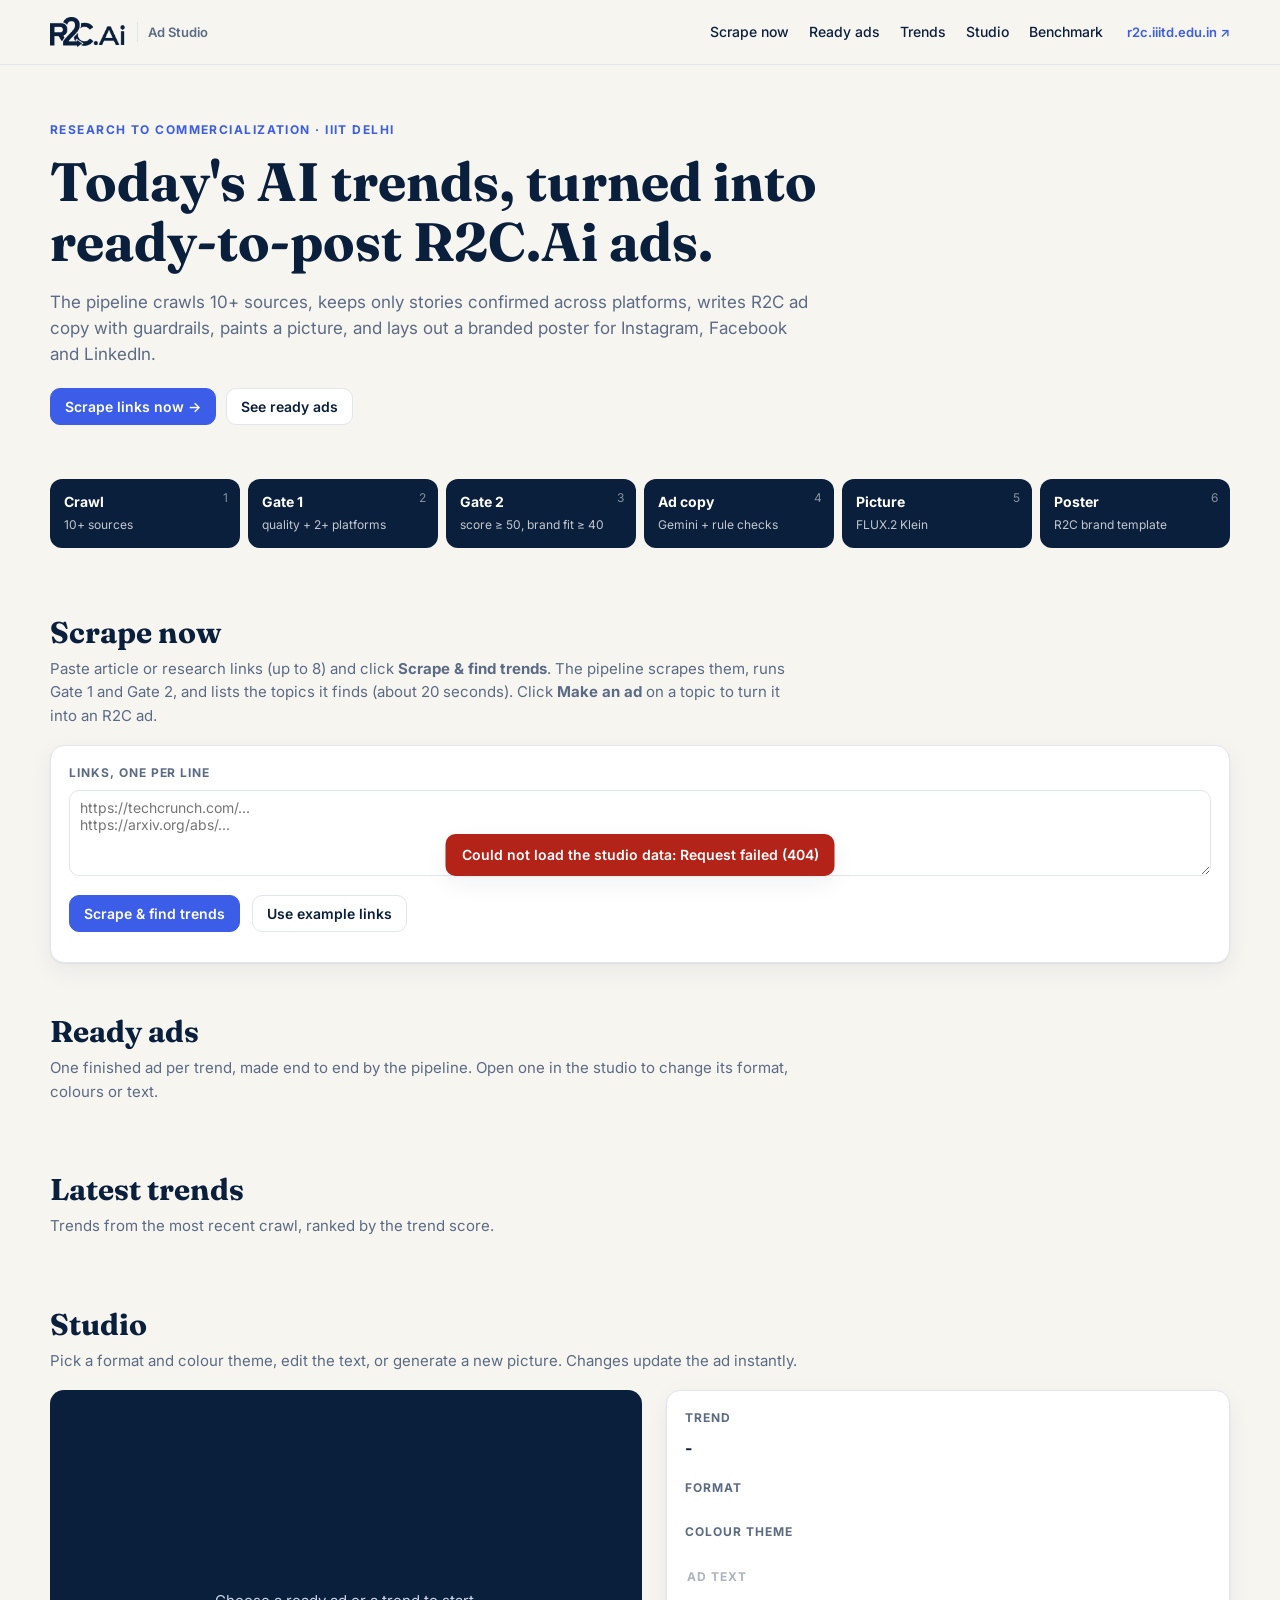
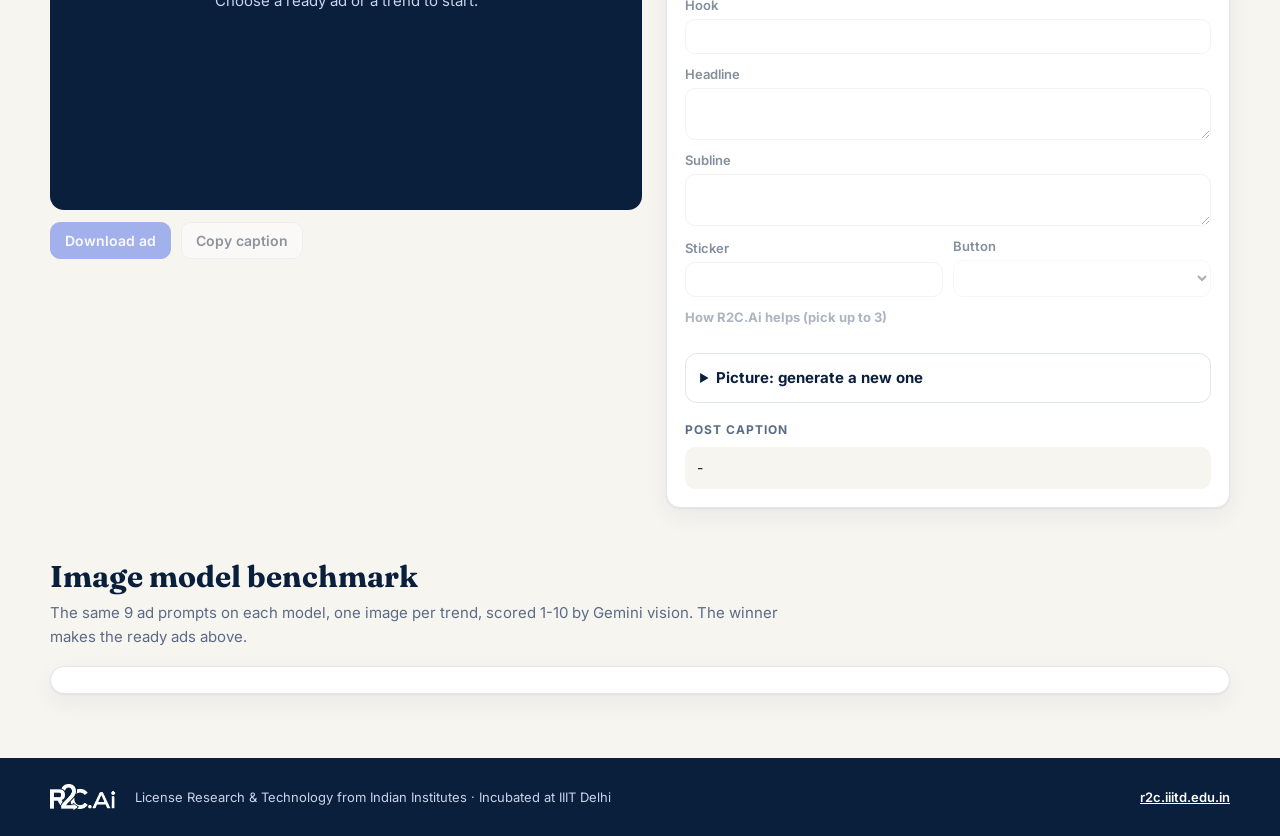
==== commit ca6c9260: "Ad Studio: prominent Scrape now flow with example links" ====
--- a/templates/index.html
+++ b/templates/index.html
@@ -19,10 +19,10 @@
             <span class="brand-tag">Ad Studio</span>
         </a>
         <nav class="nav" aria-label="Sections">
+            <a href="#links">Scrape now</a>
             <a href="#ads">Ready ads</a>
             <a href="#trends">Trends</a>
             <a href="#studio">Studio</a>
-            <a href="#links">Your links</a>
             <a href="#benchmark">Benchmark</a>
         </nav>
         <a class="site-link" href="https://r2c.iiitd.edu.in" target="_blank" rel="noopener">r2c.iiitd.edu.in ↗</a>
@@ -34,6 +34,10 @@
         <p class="eyebrow">Research to Commercialization · IIIT Delhi</p>
         <h1>Today's AI trends, turned into ready-to-post R2C.Ai ads.</h1>
         <p class="lede">The pipeline crawls 10+ sources, keeps only stories confirmed across platforms, writes R2C ad copy with guardrails, paints a picture, and lays out a branded poster for Instagram, Facebook and LinkedIn.</p>
+        <div class="hero-actions">
+            <a class="btn btn-primary btn-lg" href="#links">Scrape links now →</a>
+            <a class="btn btn-lg" href="#ads">See ready ads</a>
+        </div>
         <div class="stats" id="hero-stats" aria-live="polite"></div>
         <ol class="pipeline" aria-label="Pipeline steps">
             <li><b>Crawl</b><span>10+ sources</span></li>
@@ -43,6 +47,25 @@
             <li><b>Picture</b><span>FLUX.2 Klein</span></li>
             <li><b>Poster</b><span>R2C brand template</span></li>
         </ol>
+    </section>
+
+    <section class="section wrap" id="links">
+        <div class="section-head">
+            <div>
+                <h2>Scrape now</h2>
+                <p>Paste article or research links (up to 8) and click <b>Scrape &amp; find trends</b>. The pipeline scrapes them, runs Gate 1 and Gate 2, and lists the topics it finds (about 20 seconds). Click <b>Make an ad</b> on a topic to turn it into an R2C ad.</p>
+            </div>
+        </div>
+        <div class="links-box">
+            <label for="url-input" class="label">Links, one per line</label>
+            <textarea id="url-input" rows="4" placeholder="https://techcrunch.com/...&#10;https://arxiv.org/abs/..."></textarea>
+            <div class="links-actions">
+                <button class="btn btn-primary btn-lg" id="btn-scrape" type="button">Scrape &amp; find trends</button>
+                <button class="btn" id="btn-examples" type="button">Use example links</button>
+                <span class="hint" id="scrape-status" aria-live="polite"></span>
+            </div>
+            <div class="trend-list" id="scrape-results"></div>
+        </div>
     </section>
 
     <section class="section wrap" id="ads">
@@ -145,23 +168,6 @@
         </div>
     </section>
 
-    <section class="section wrap" id="links">
-        <div class="section-head">
-            <div>
-                <h2>Your links</h2>
-                <p>Paste article or research links (up to 8). The pipeline scrapes them, runs Gate 1 and Gate 2, and lists the topics it finds. Open one in the studio to make an ad.</p>
-            </div>
-        </div>
-        <div class="links-box">
-            <label for="url-input" class="label">Links, one per line</label>
-            <textarea id="url-input" rows="4" placeholder="https://techcrunch.com/...&#10;https://arxiv.org/abs/..."></textarea>
-            <div class="links-actions">
-                <button class="btn btn-primary" id="btn-scrape" type="button">Find trends</button>
-                <span class="hint" id="scrape-status" aria-live="polite"></span>
-            </div>
-            <div class="trend-list" id="scrape-results"></div>
-        </div>
-    </section>
 
     <section class="section wrap" id="benchmark">
         <div class="section-head">
--- a/static/css/style.css
+++ b/static/css/style.css
@@ -42,7 +42,9 @@
 .hero { padding: 56px 0 24px; }
 .eyebrow { text-transform: uppercase; letter-spacing: .12em; font-size: 12px; font-weight: 700; color: var(--blue); margin: 0 0 12px; }
 .hero h1 { font-size: clamp(32px, 5vw, 54px); max-width: 860px; }
-.lede { font-size: 17px; color: var(--muted); max-width: 760px; margin: 16px 0 28px; }
+.lede { font-size: 17px; color: var(--muted); max-width: 760px; margin: 16px 0 20px; }
+.hero-actions { display: flex; gap: 10px; flex-wrap: wrap; margin-bottom: 26px; }
+.btn-lg { padding: 12px 20px; font-size: 15px; }
 .stats { display: grid; grid-template-columns: repeat(5, 1fr); gap: 12px; margin-bottom: 28px; }
 .stat { background: var(--card); border: 1px solid var(--line); border-radius: var(--radius); padding: 14px 16px; }
 .stat b { display: block; font-family: var(--serif); font-size: 28px; line-height: 1.1; }
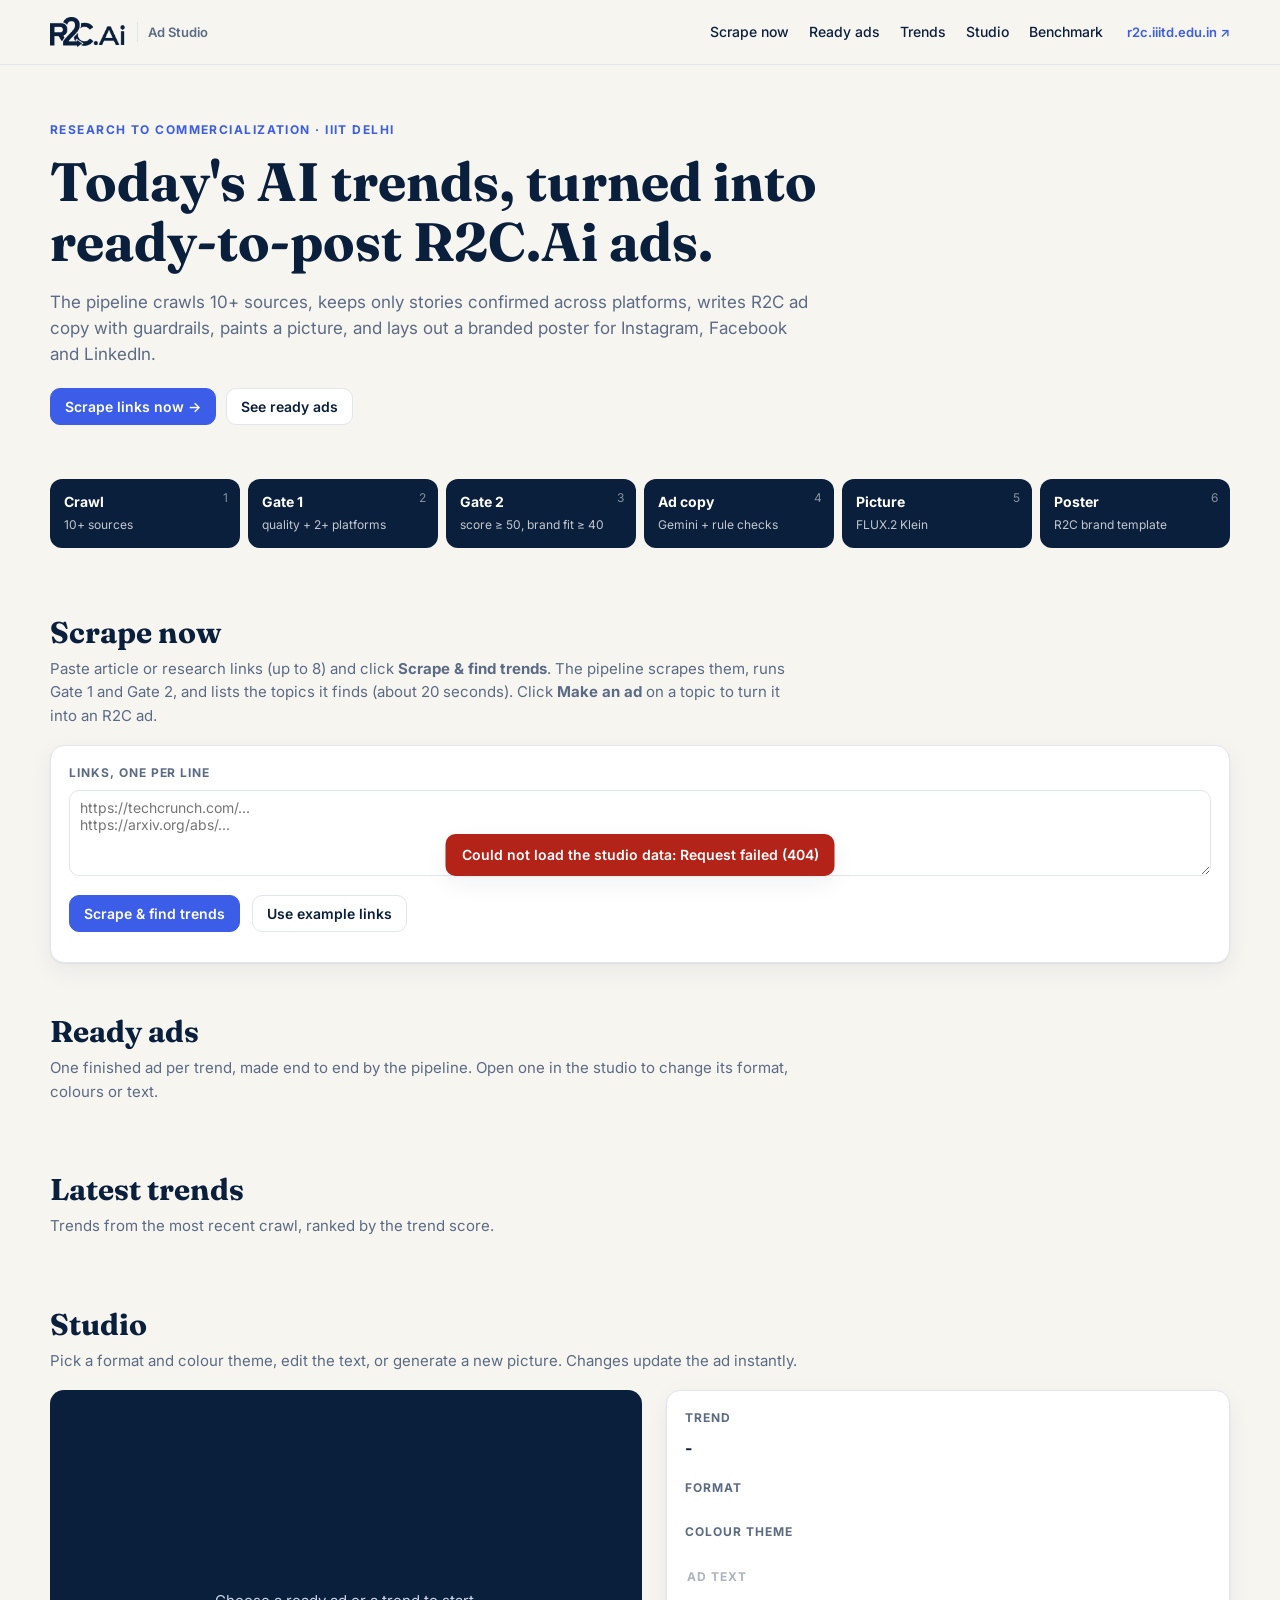
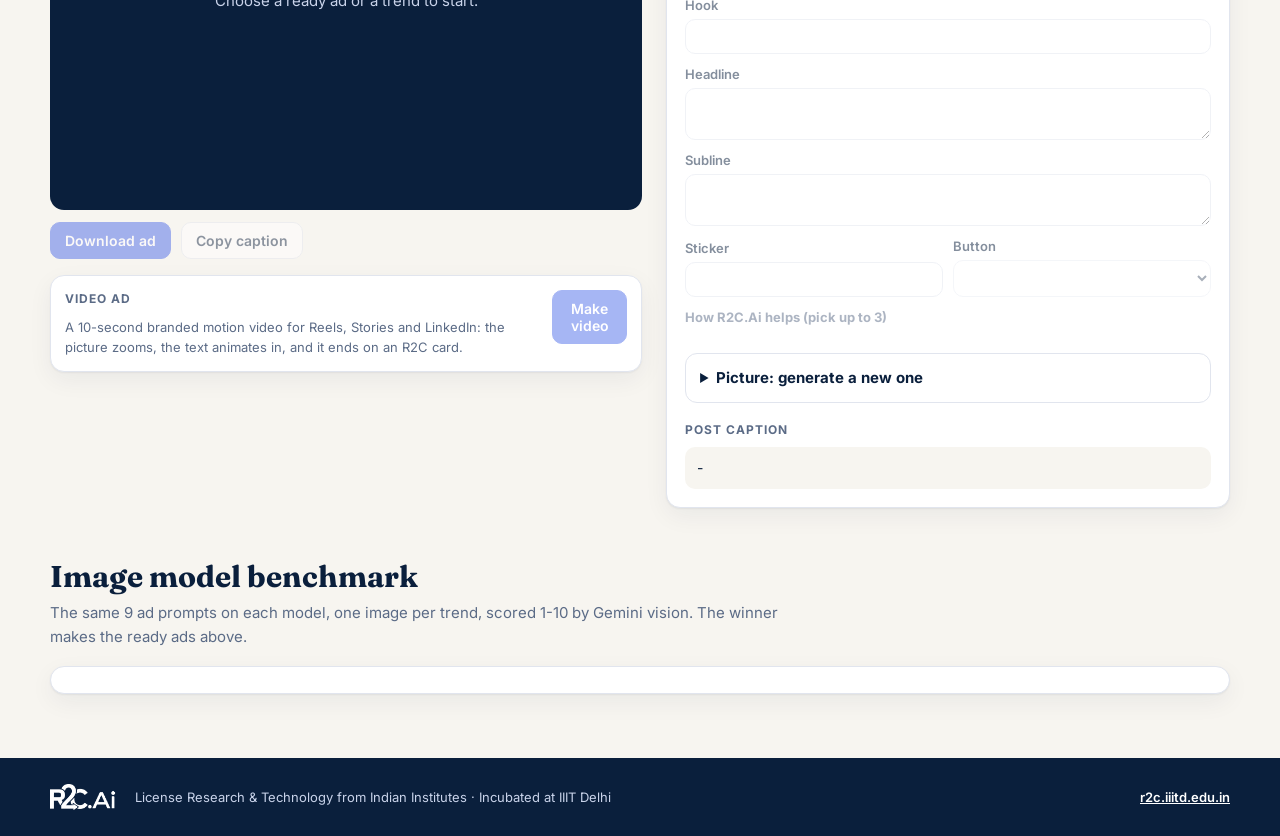
==== commit 16e86dc2: "Feedback round: topic-specific copy, better pictures (Klein 9B, best of 2), 42 feeds, motion video a" ====
--- a/templates/index.html
+++ b/templates/index.html
@@ -107,6 +107,17 @@
                     <button class="btn" id="btn-copy-caption" type="button" disabled>Copy caption</button>
                 </div>
                 <p class="preview-meta" id="preview-meta"></p>
+                <div class="video-block">
+                    <div class="video-head">
+                        <div>
+                            <span class="label">Video ad</span>
+                            <p class="hint">A 10-second branded motion video for Reels, Stories and LinkedIn: the picture zooms, the text animates in, and it ends on an R2C card.</p>
+                        </div>
+                        <button class="btn btn-primary" id="btn-video" type="button" disabled>Make video</button>
+                    </div>
+                    <video id="video-player" controls playsinline hidden></video>
+                    <a class="btn" id="btn-video-download" download="r2c_video.mp4" hidden>Download video</a>
+                </div>
             </div>
 
             <form class="controls" id="controls" autocomplete="off" onsubmit="return false">
@@ -126,7 +137,7 @@
                 </div>
 
                 <div class="control-block" id="brief-block" hidden>
-                    <p class="hint">This trend has no ad yet. Gemini writes the R2C ad copy and the picture prompt (about 20 seconds).</p>
+                    <p class="hint">This trend has no ad yet. Gemini writes topic-specific R2C ad copy and the picture prompt, then FLUX paints the picture (about a minute).</p>
                     <button class="btn btn-primary" id="btn-brief" type="button">Write ad copy with Gemini</button>
                 </div>
 
@@ -151,13 +162,14 @@
                     <div class="row-2">
                         <label>Model
                             <select id="f-model">
-                                <option value="klein4b">FLUX.2 Klein 4B (fast, free tier)</option>
-                                <option value="klein9b">FLUX.2 Klein 9B (best quality)</option>
+                                <option value="klein9b" selected>FLUX.2 Klein 9B (best quality)</option>
+                                <option value="klein4b">FLUX.2 Klein 4B (fast draft)</option>
                             </select>
                         </label>
                         <button class="btn btn-primary" id="btn-picture" type="button">Generate picture</button>
                     </div>
-                    <p class="hint">Takes about 10 seconds. The picture has no text; the ad text above is laid out by code, so it is always spelled correctly.</p>
+                    <label class="check"><input type="checkbox" id="f-best" checked> Best of 2: render two pictures and let Gemini pick the better one</label>
+                    <p class="hint">Takes about 15-25 seconds. The picture has no text; the ad text above is laid out by code, so it is always spelled correctly.</p>
                 </details>
 
                 <div class="control-block caption-block">
--- a/static/css/style.css
+++ b/static/css/style.css
@@ -67,6 +67,7 @@
 .ad-card img { width: 100%; height: 250px; object-fit: cover; object-position: top; background: #eee; }
 .ad-card .ad-card-body { padding: 10px 12px 12px; }
 .ad-card .ad-card-title { font-weight: 600; font-size: 13px; line-height: 1.35; }
+.ad-card .has-video { color: var(--blue); font-weight: 700; }
 .ad-card .ad-card-meta { font-size: 12px; color: var(--muted); margin-top: 4px; }
 
 /* Trends */
@@ -130,8 +131,16 @@
 .picture-block { border: 1px solid var(--line); border-radius: 12px; padding: 12px 14px; }
 .picture-block summary { cursor: pointer; font-weight: 700; }
 .picture-block[open] summary { margin-bottom: 10px; }
+.picture-block .check { flex-direction: row; align-items: center; gap: 8px; font-weight: 500; margin: 10px 0 0; }
+.picture-block .check input { width: auto; }
 .picture-block textarea { font: 12.5px/1.5 ui-monospace, Consolas, monospace; }
 .caption { white-space: pre-wrap; margin: 0; font-size: 14px; color: var(--ink); background: var(--cream); border-radius: 10px; padding: 10px 12px; }
+
+.video-block { margin-top: 16px; background: var(--card); border: 1px solid var(--line); border-radius: var(--radius); padding: 14px; box-shadow: var(--shadow); }
+.video-head { display: flex; gap: 12px; align-items: start; justify-content: space-between; }
+.video-head .hint { margin: 0; }
+.video-block video { display: block; width: 100%; max-height: 70vh; margin-top: 12px; border-radius: 10px; background: #000; }
+.video-block #btn-video-download { margin-top: 10px; }
 
 /* Links */
 .links-box { background: var(--card); border: 1px solid var(--line); border-radius: var(--radius); padding: 18px; box-shadow: var(--shadow); }
@@ -181,4 +190,5 @@
     .preview { min-height: 300px; padding: 12px; }
     .preview img { max-height: 60vh; }
     .preview-actions .btn { flex: 1; }
+    .video-head { flex-direction: column; }
 }
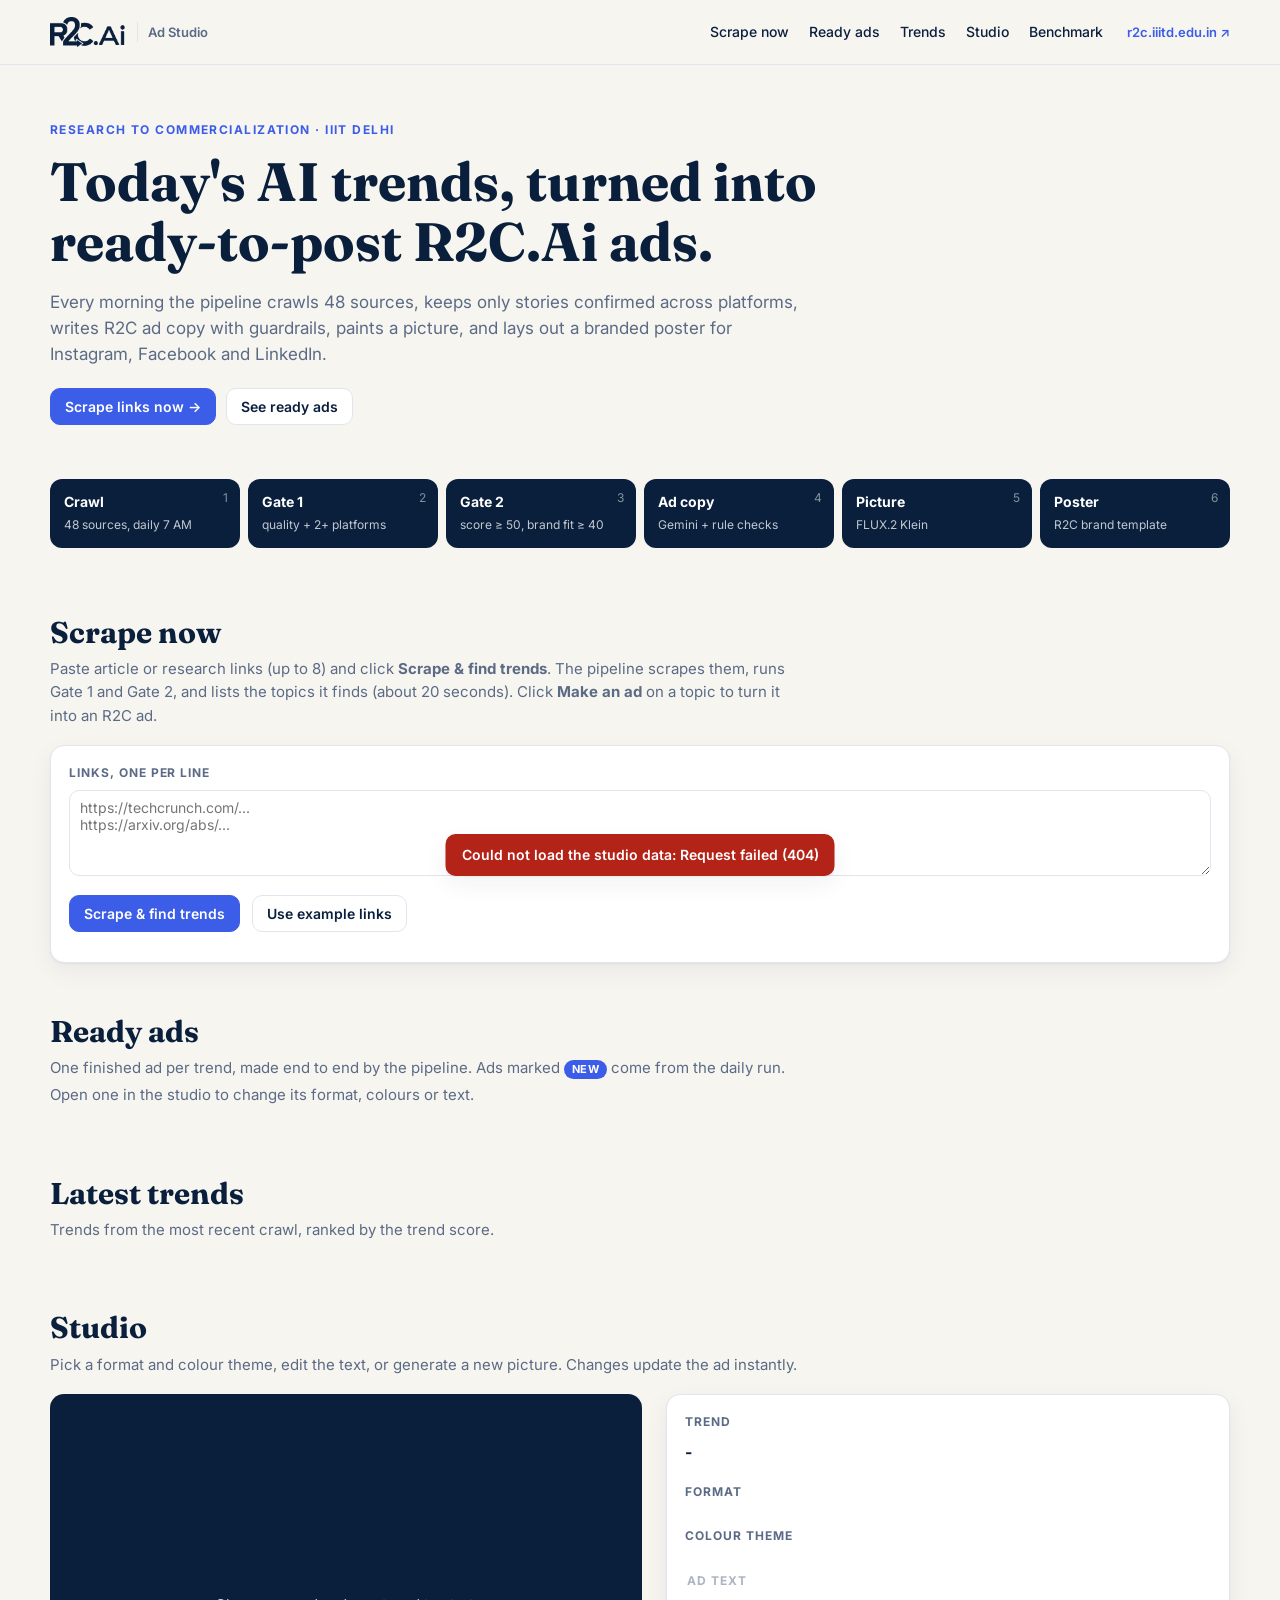
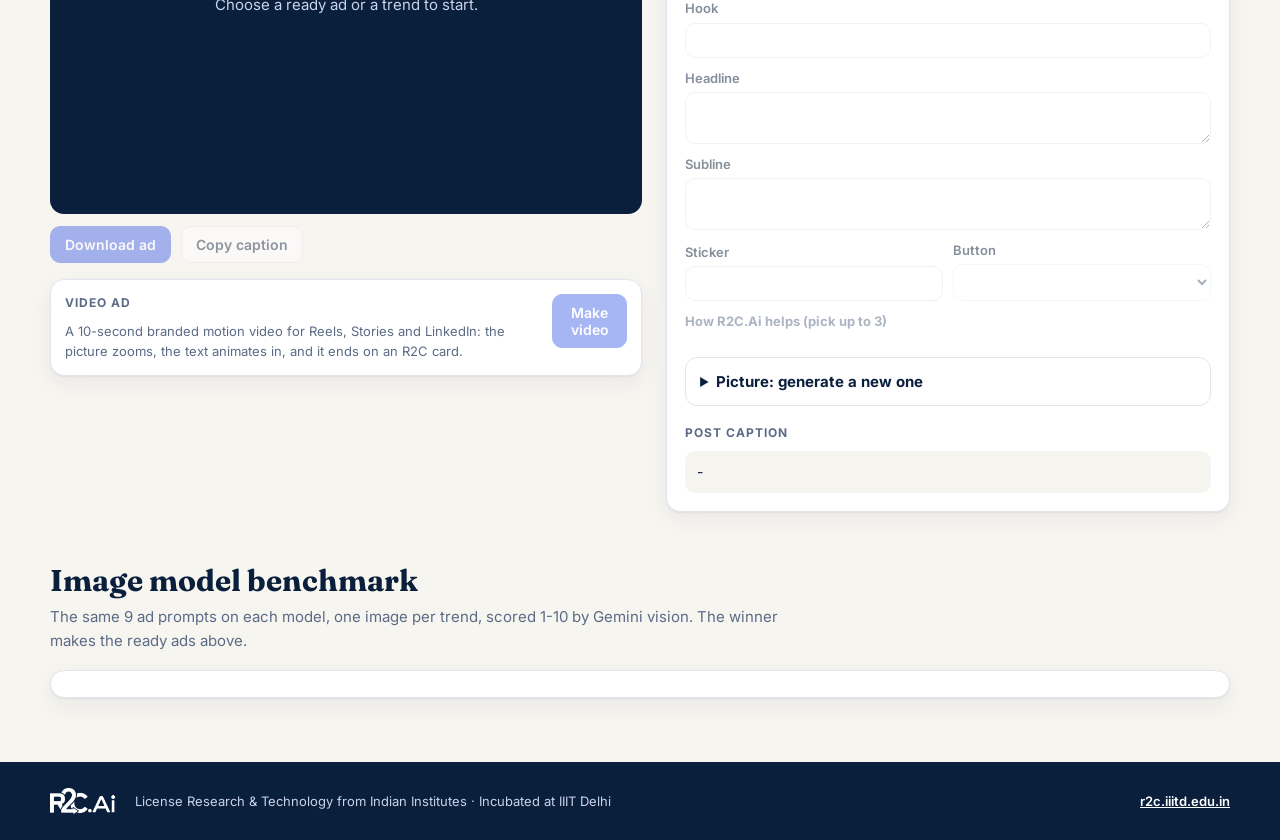
==== commit db338a44: "Daily 7 AM automatic run with reviewer approval - GitHub Actions workflow runs scripts/daily_run.py " ====
--- a/templates/index.html
+++ b/templates/index.html
@@ -20,6 +20,7 @@
         </a>
         <nav class="nav" aria-label="Sections">
             <a href="#links">Scrape now</a>
+            <a href="#daily" id="nav-daily" hidden>New ads</a>
             <a href="#ads">Ready ads</a>
             <a href="#trends">Trends</a>
             <a href="#studio">Studio</a>
@@ -33,14 +34,14 @@
     <section class="hero wrap">
         <p class="eyebrow">Research to Commercialization · IIIT Delhi</p>
         <h1>Today's AI trends, turned into ready-to-post R2C.Ai ads.</h1>
-        <p class="lede">The pipeline crawls 10+ sources, keeps only stories confirmed across platforms, writes R2C ad copy with guardrails, paints a picture, and lays out a branded poster for Instagram, Facebook and LinkedIn.</p>
+        <p class="lede">Every morning the pipeline crawls 48 sources, keeps only stories confirmed across platforms, writes R2C ad copy with guardrails, paints a picture, and lays out a branded poster for Instagram, Facebook and LinkedIn.</p>
         <div class="hero-actions">
             <a class="btn btn-primary btn-lg" href="#links">Scrape links now →</a>
             <a class="btn btn-lg" href="#ads">See ready ads</a>
         </div>
         <div class="stats" id="hero-stats" aria-live="polite"></div>
         <ol class="pipeline" aria-label="Pipeline steps">
-            <li><b>Crawl</b><span>10+ sources</span></li>
+            <li><b>Crawl</b><span>48 sources, daily 7 AM</span></li>
             <li><b>Gate 1</b><span>quality + 2+ platforms</span></li>
             <li><b>Gate 2</b><span>score ≥ 50, brand fit ≥ 40</span></li>
             <li><b>Ad copy</b><span>Gemini + rule checks</span></li>
@@ -68,11 +69,21 @@
         </div>
     </section>
 
+    <section class="section wrap" id="daily" hidden>
+        <div class="section-head">
+            <div>
+                <h2>New ads · pending review</h2>
+                <p>Made automatically by the daily run every morning at 7:00 AM IST. <b>Approve</b> an ad to move it into Ready ads, or <b>Reject</b> it to hide it. Ads are kept for 7 days.</p>
+            </div>
+        </div>
+        <div class="ad-grid" id="daily-grid"></div>
+    </section>
+
     <section class="section wrap" id="ads">
         <div class="section-head">
             <div>
                 <h2>Ready ads</h2>
-                <p>One finished ad per trend, made end to end by the pipeline. Open one in the studio to change its format, colours or text.</p>
+                <p>One finished ad per trend, made end to end by the pipeline. Ads marked <span class="badge-new">NEW</span> come from the daily run. Open one in the studio to change its format, colours or text.</p>
             </div>
         </div>
         <div class="ad-grid" id="ad-grid"></div>
--- a/static/css/style.css
+++ b/static/css/style.css
@@ -192,3 +192,15 @@
     .preview-actions .btn { flex: 1; }
     .video-head { flex-direction: column; }
 }
+
+/* Daily run: new ads waiting for review, and the NEW badge on approved ones */
+.badge-new { display: inline-block; font-size: 11px; font-weight: 700; letter-spacing: .03em; background: var(--blue); color: #fff; border-radius: 999px; padding: 1px 8px; margin-bottom: 4px; }
+.daily-card { background: var(--card); border: 1px solid var(--line); border-radius: var(--radius); overflow: hidden; box-shadow: var(--shadow); display: flex; flex-direction: column; }
+.daily-card .ad-card { border: 0; border-radius: 0; box-shadow: none; width: 100%; }
+.daily-card .ad-card:hover { transform: none; }
+.review-actions { display: flex; gap: 8px; padding: 0 12px 12px; }
+.review-actions .btn { flex: 1; padding: 7px 10px; font-size: 13px; }
+.btn-ok { background: var(--ok); border-color: var(--ok); color: #fff; }
+.btn-ok:hover { background: #17824A; color: #fff; border-color: #17824A; }
+.review-status { font-size: 12px; font-weight: 700; padding: 0 12px 12px; color: var(--muted); }
+.empty-note { color: var(--muted); font-size: 14px; }
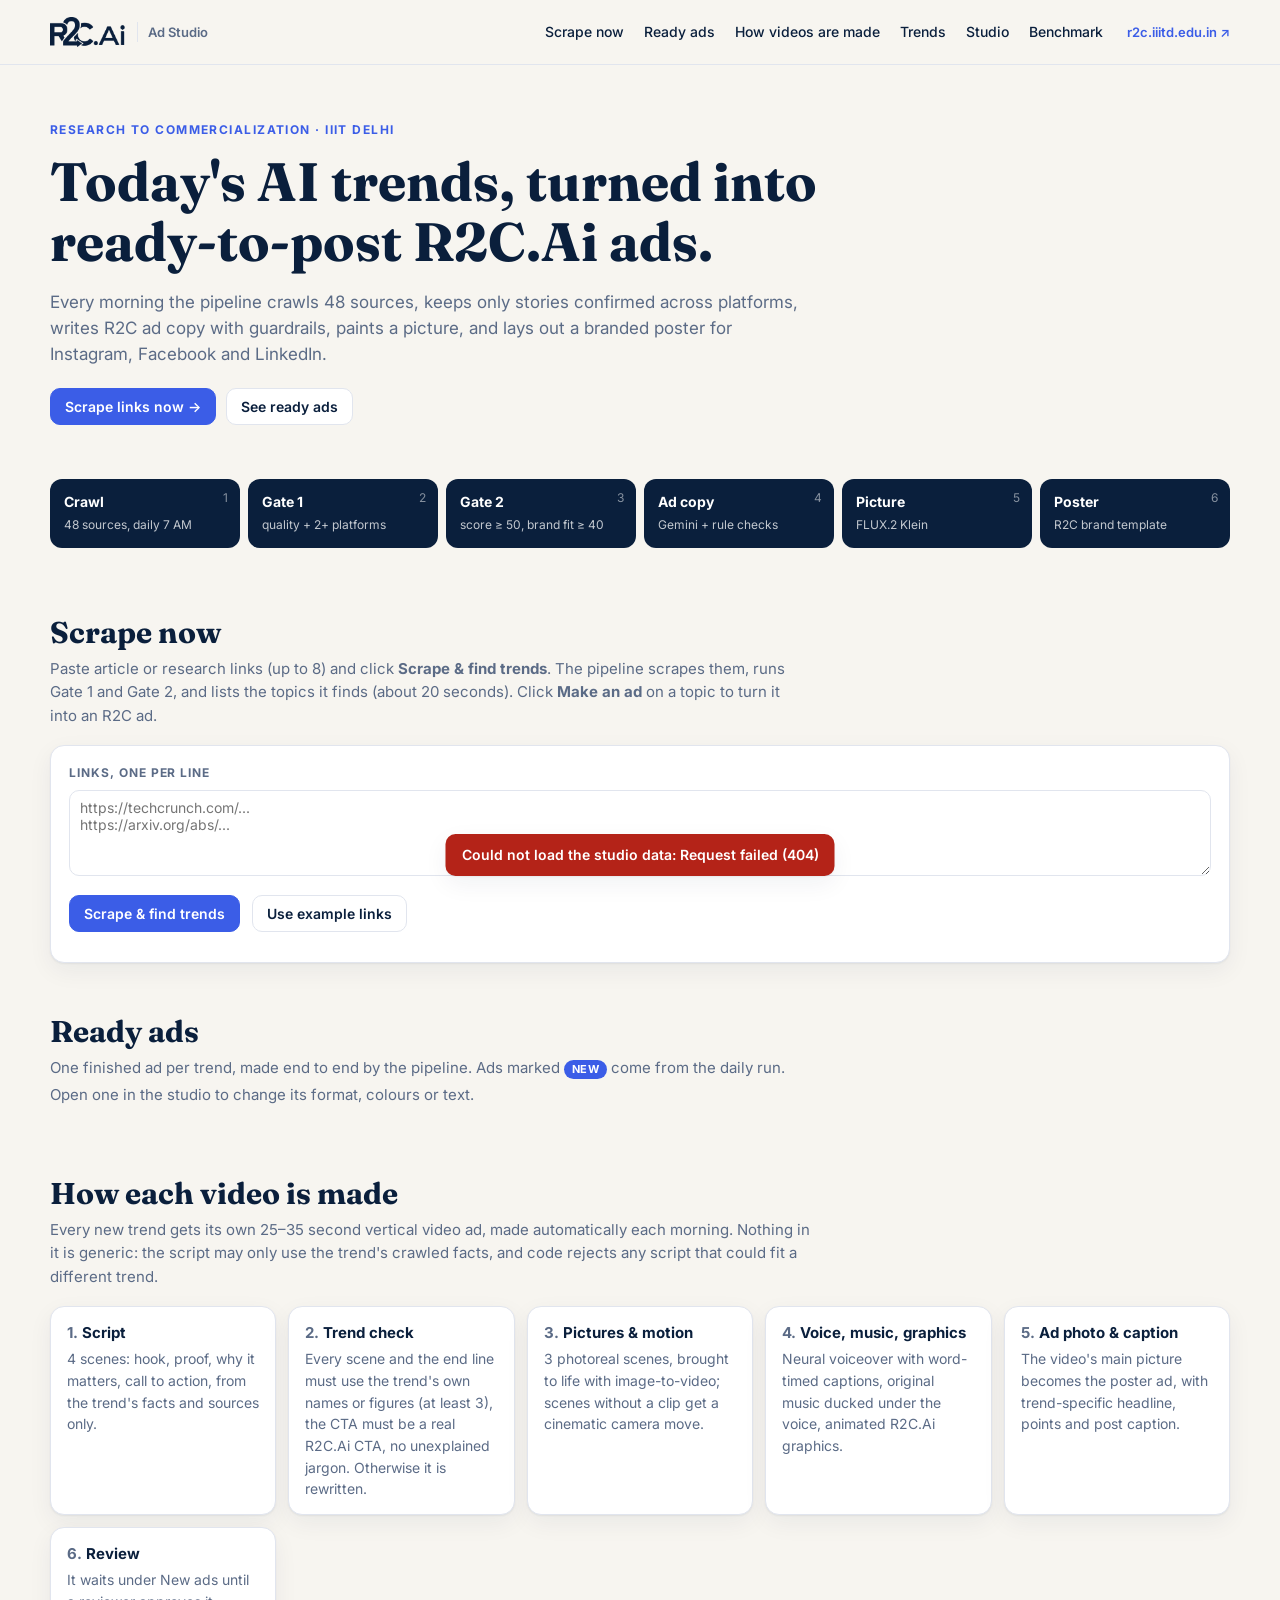
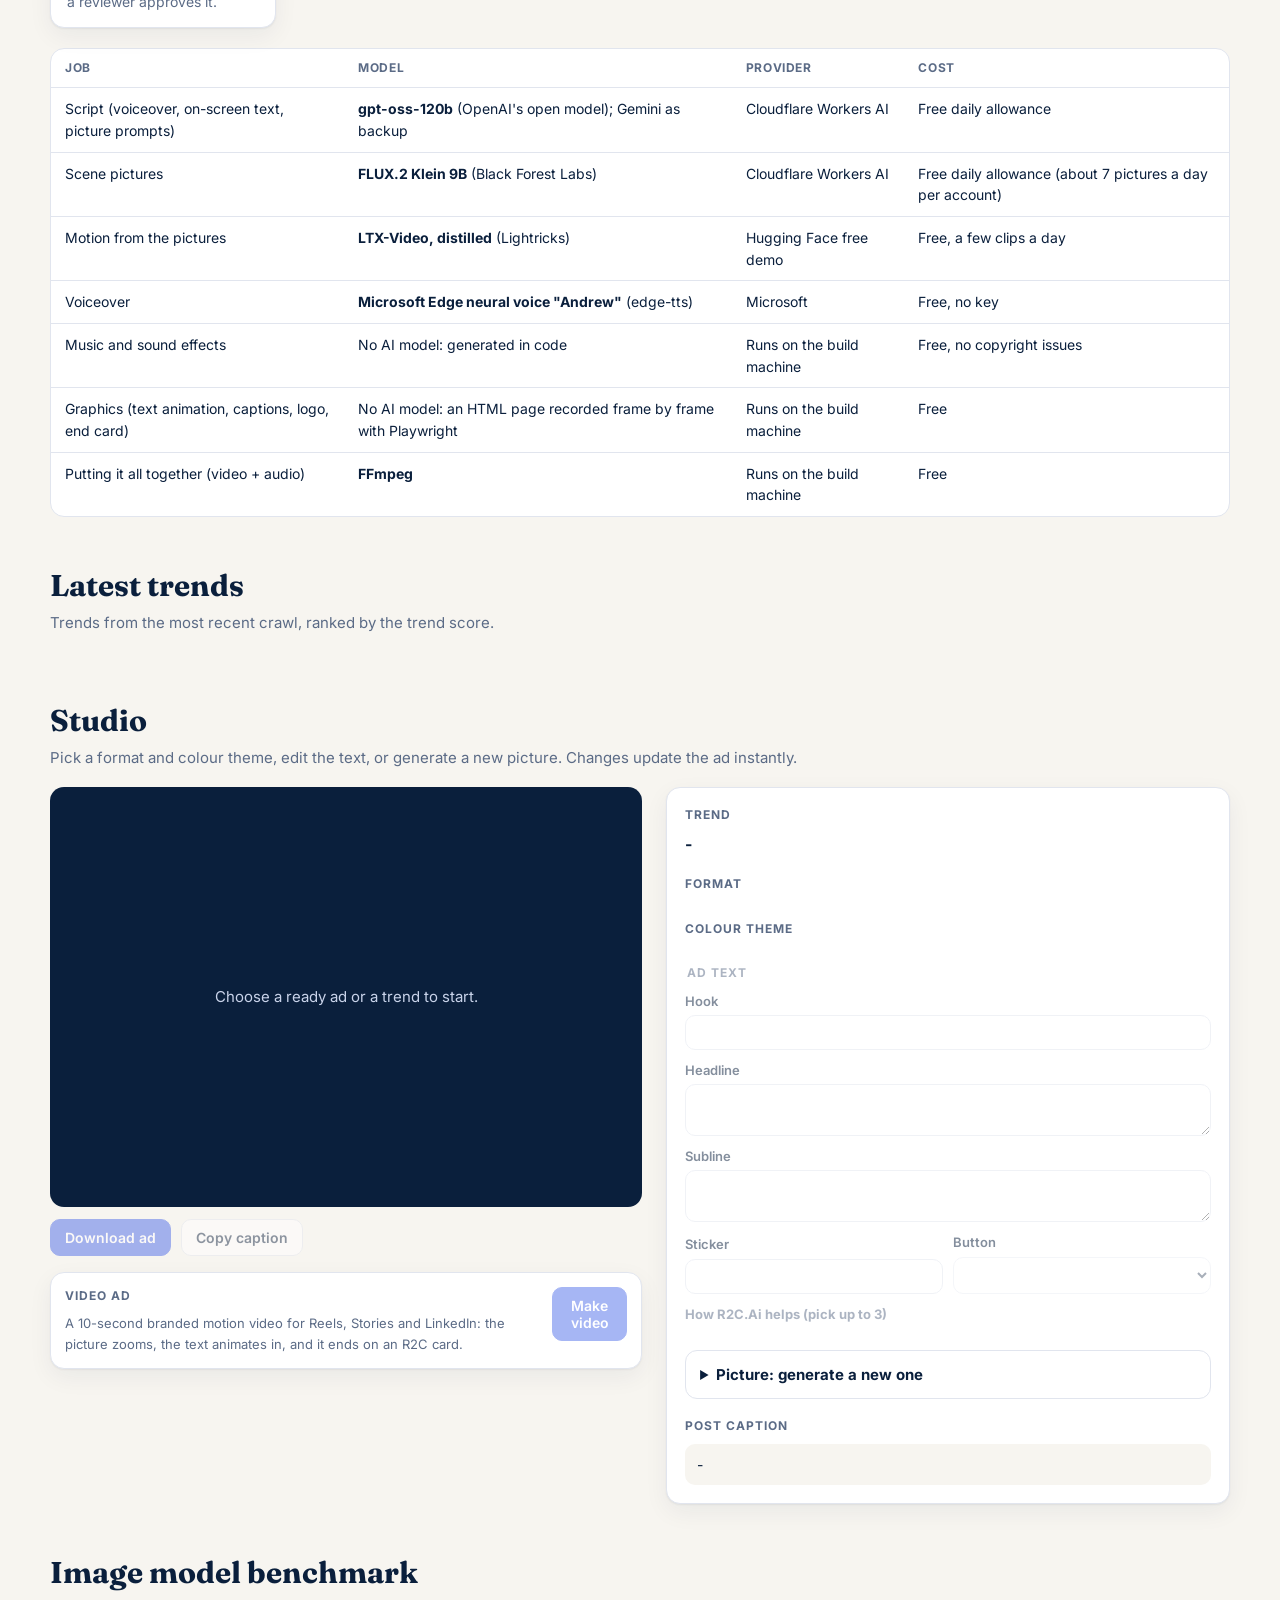
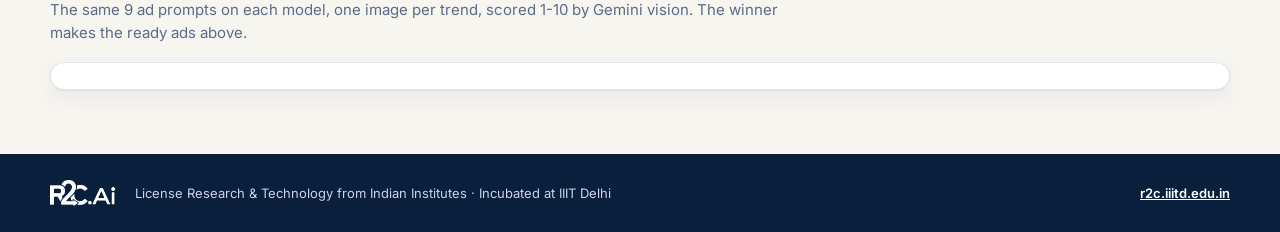
==== commit 5a20bbcd: "Trend video ads on the site: How each video is made (steps + models table), each ad's video script w" ====
--- a/templates/index.html
+++ b/templates/index.html
@@ -22,6 +22,7 @@
             <a href="#links">Scrape now</a>
             <a href="#daily" id="nav-daily" hidden>New ads</a>
             <a href="#ads">Ready ads</a>
+            <a href="#how">How videos are made</a>
             <a href="#trends">Trends</a>
             <a href="#studio">Studio</a>
             <a href="#benchmark">Benchmark</a>
@@ -89,6 +90,37 @@
         <div class="ad-grid" id="ad-grid"></div>
     </section>
 
+    <section class="section wrap" id="how">
+        <div class="section-head">
+            <div>
+                <h2>How each video is made</h2>
+                <p>Every new trend gets its own 25–35 second vertical video ad, made automatically each morning. Nothing in it is generic: the script may only use the trend's crawled facts, and code rejects any script that could fit a different trend.</p>
+            </div>
+        </div>
+        <ol class="how-steps">
+            <li><b>Script</b><span>4 scenes: hook, proof, why it matters, call to action, from the trend's facts and sources only.</span></li>
+            <li><b>Trend check</b><span>Every scene and the end line must use the trend's own names or figures (at least 3), the CTA must be a real R2C.Ai CTA, no unexplained jargon. Otherwise it is rewritten.</span></li>
+            <li><b>Pictures &amp; motion</b><span>3 photoreal scenes, brought to life with image-to-video; scenes without a clip get a cinematic camera move.</span></li>
+            <li><b>Voice, music, graphics</b><span>Neural voiceover with word-timed captions, original music ducked under the voice, animated R2C.Ai graphics.</span></li>
+            <li><b>Ad photo &amp; caption</b><span>The video's main picture becomes the poster ad, with trend-specific headline, points and post caption.</span></li>
+            <li><b>Review</b><span>It waits under New ads until a reviewer approves it.</span></li>
+        </ol>
+        <div class="table-wrap">
+            <table class="models">
+                <thead><tr><th>Job</th><th>Model</th><th>Provider</th><th>Cost</th></tr></thead>
+                <tbody>
+                    <tr><td>Script (voiceover, on-screen text, picture prompts)</td><td><b>gpt-oss-120b</b> (OpenAI's open model); Gemini as backup</td><td>Cloudflare Workers AI</td><td>Free daily allowance</td></tr>
+                    <tr><td>Scene pictures</td><td><b>FLUX.2 Klein 9B</b> (Black Forest Labs)</td><td>Cloudflare Workers AI</td><td>Free daily allowance (about 7 pictures a day per account)</td></tr>
+                    <tr><td>Motion from the pictures</td><td><b>LTX-Video, distilled</b> (Lightricks)</td><td>Hugging Face free demo</td><td>Free, a few clips a day</td></tr>
+                    <tr><td>Voiceover</td><td><b>Microsoft Edge neural voice "Andrew"</b> (edge-tts)</td><td>Microsoft</td><td>Free, no key</td></tr>
+                    <tr><td>Music and sound effects</td><td>No AI model: generated in code</td><td>Runs on the build machine</td><td>Free, no copyright issues</td></tr>
+                    <tr><td>Graphics (text animation, captions, logo, end card)</td><td>No AI model: an HTML page recorded frame by frame with Playwright</td><td>Runs on the build machine</td><td>Free</td></tr>
+                    <tr><td>Putting it all together (video + audio)</td><td><b>FFmpeg</b></td><td>Runs on the build machine</td><td>Free</td></tr>
+                </tbody>
+            </table>
+        </div>
+    </section>
+
     <section class="section wrap" id="trends">
         <div class="section-head">
             <div>
@@ -122,12 +154,13 @@
                     <div class="video-head">
                         <div>
                             <span class="label">Video ad</span>
-                            <p class="hint">A 10-second branded motion video for Reels, Stories and LinkedIn: the picture zooms, the text animates in, and it ends on an R2C card.</p>
+                            <p class="hint" id="video-hint">A 10-second branded motion video for Reels, Stories and LinkedIn: the picture zooms, the text animates in, and it ends on an R2C card.</p>
                         </div>
                         <button class="btn btn-primary" id="btn-video" type="button" disabled>Make video</button>
                     </div>
                     <video id="video-player" controls playsinline hidden></video>
                     <a class="btn" id="btn-video-download" download="r2c_video.mp4" hidden>Download video</a>
+                    <div class="video-script" id="video-script" hidden></div>
                 </div>
             </div>
 
--- a/static/css/style.css
+++ b/static/css/style.css
@@ -204,3 +204,22 @@
 .btn-ok:hover { background: #17824A; color: #fff; border-color: #17824A; }
 .review-status { font-size: 12px; font-weight: 700; padding: 0 12px 12px; color: var(--muted); }
 .empty-note { color: var(--muted); font-size: 14px; }
+
+/* How each video is made */
+.how-steps { list-style: none; counter-reset: step; padding: 0; margin: 0 0 20px; display: grid; grid-template-columns: repeat(auto-fit, minmax(220px, 1fr)); gap: 12px; }
+.how-steps li { counter-increment: step; background: var(--card); border: 1px solid var(--line); border-radius: var(--radius); padding: 14px 16px; display: flex; flex-direction: column; gap: 4px; box-shadow: var(--shadow); }
+.how-steps li b::before { content: counter(step) ". "; color: var(--muted); }
+.how-steps li span { color: var(--muted); font-size: 14px; }
+.table-wrap { overflow-x: auto; border: 1px solid var(--line); border-radius: var(--radius); background: var(--card); }
+table.models { width: 100%; border-collapse: collapse; font-size: 14px; }
+table.models th, table.models td { text-align: left; padding: 10px 14px; border-bottom: 1px solid var(--line); vertical-align: top; }
+table.models th { font-size: 12px; text-transform: uppercase; letter-spacing: .05em; color: var(--muted); }
+table.models tr:last-child td { border-bottom: 0; }
+/* Trend video script under the player */
+.video-script { margin-top: 12px; display: flex; flex-direction: column; gap: 8px; }
+.video-script .vs-head { display: flex; flex-wrap: wrap; gap: 6px; align-items: center; font-size: 12px; }
+.video-script .vs-pass { background: #E6F4EA; color: #1E6B34; border-radius: 999px; padding: 2px 9px; font-weight: 700; }
+.video-script .vs-scene { border: 1px solid var(--line); border-radius: 10px; padding: 10px 12px; background: var(--cream); }
+.video-script .vs-scene b { display: block; font-size: 14px; }
+.video-script .vs-scene p { margin: 4px 0 0; font-size: 13px; }
+.video-script .vs-fact { color: var(--muted); font-size: 12px; }
